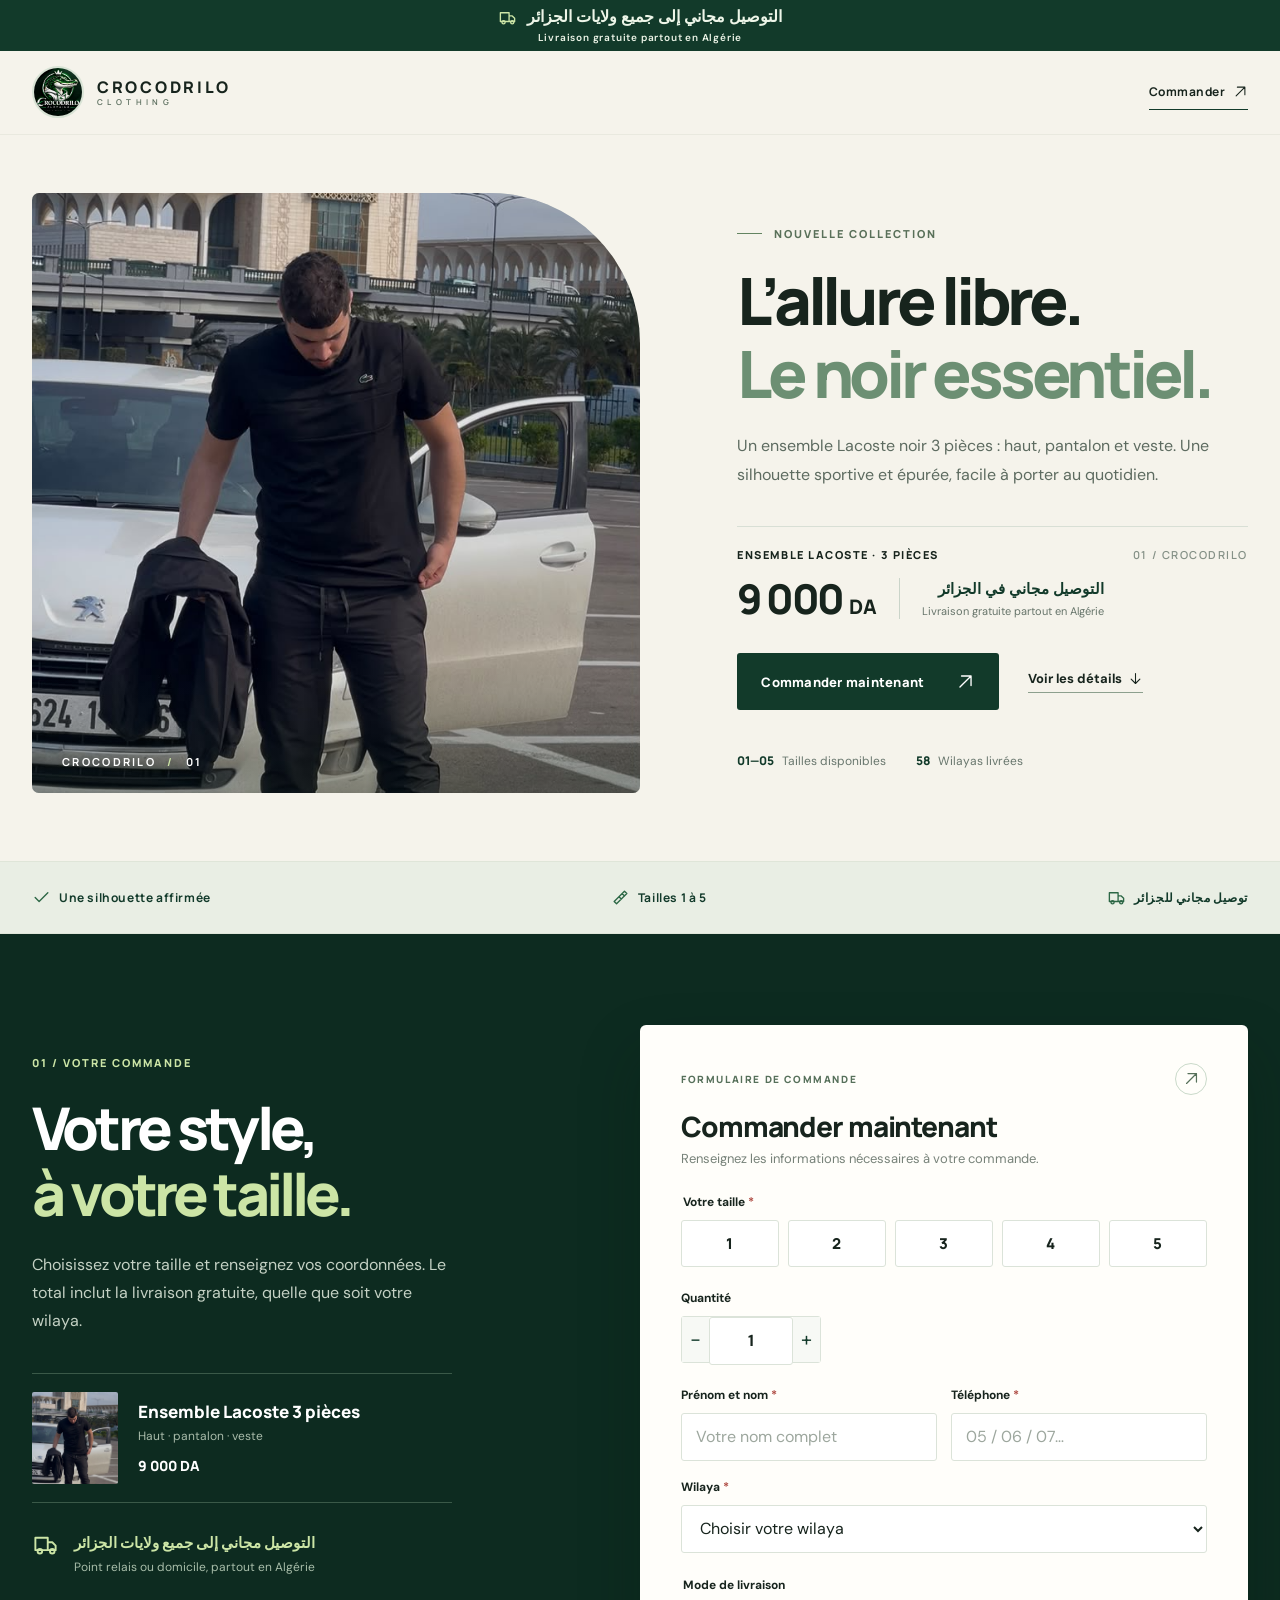
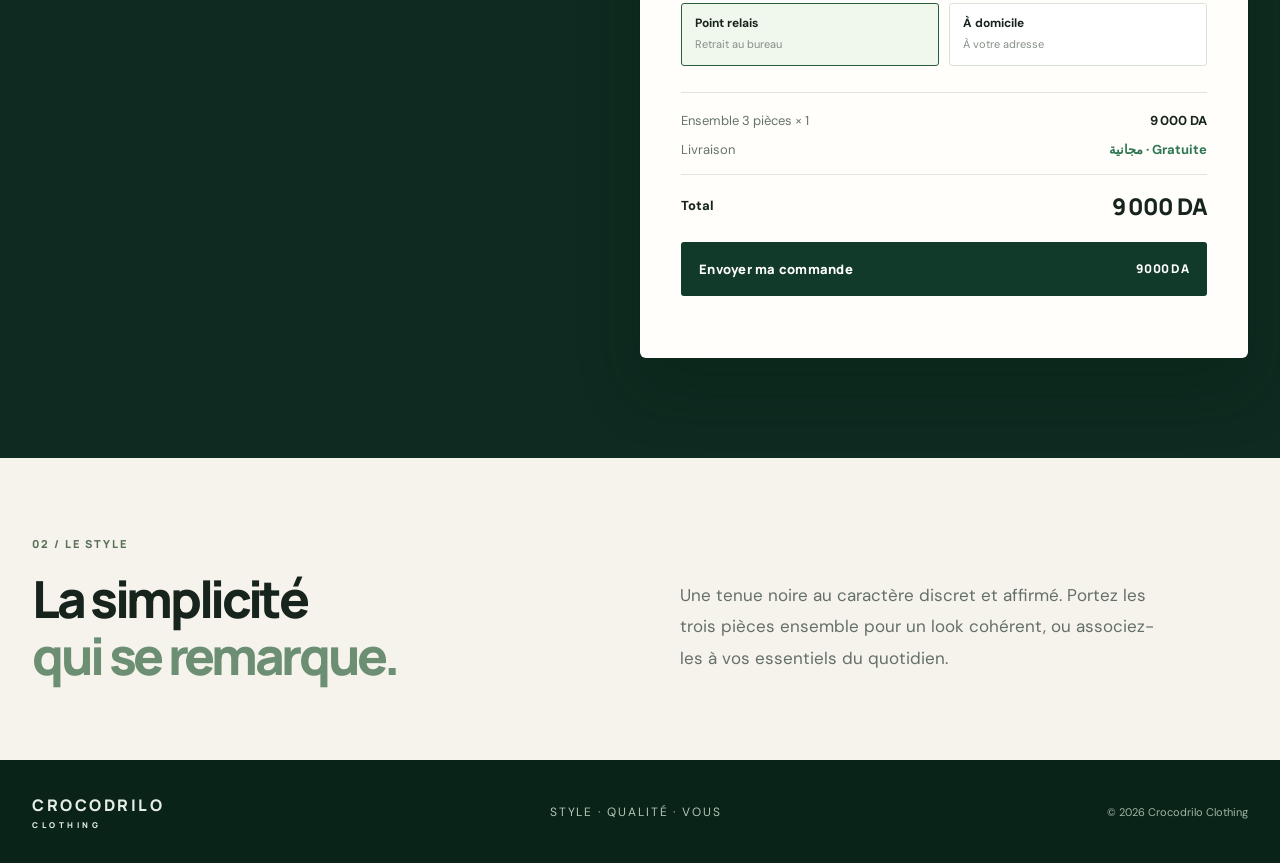
==== index.html @ 5712d3af "Build Crocodrilo landing page" ====
<!doctype html>
<html lang="fr">
<head>
  <meta charset="utf-8">
  <meta name="viewport" content="width=device-width, initial-scale=1">
  <meta name="theme-color" content="#123a2a">
  <meta name="description" content="Découvrez l'ensemble Lacoste noir 3 pièces chez Crocodrilo Clothing. Tailles 1 à 5, 9 000 DA et livraison gratuite partout en Algérie.">
  <title>Ensemble Lacoste 3 pièces | Crocodrilo Clothing</title>
  <link rel="icon" href="assets/crocodrilo-logo.png">
  <link rel="preconnect" href="https://fonts.googleapis.com">
  <link rel="preconnect" href="https://fonts.gstatic.com" crossorigin>
  <link href="https://fonts.googleapis.com/css2?family=DM+Sans:wght@400;500;600;700&family=Manrope:wght@400;500;600;700;800&display=swap" rel="stylesheet">
  <link rel="stylesheet" href="styles.css">
  <script src="config.js" defer></script>
  <script src="script.js" defer></script>
</head>
<body>
  <svg class="svg-defs" aria-hidden="true" xmlns="http://www.w3.org/2000/svg">
    <symbol id="icon-arrow-up" viewBox="0 0 24 24"><path d="M5 19 19 5M7 5h12v12"/></symbol>
    <symbol id="icon-arrow-down" viewBox="0 0 24 24"><path d="M12 4v16m-7-7 7 7 7-7"/></symbol>
    <symbol id="icon-truck" viewBox="0 0 24 24"><path d="M3 6h11v11H3zM14 10h4l3 3v4h-7z"/><circle cx="7" cy="18" r="2"/><circle cx="18" cy="18" r="2"/></symbol>
    <symbol id="icon-check" viewBox="0 0 24 24"><path d="m4 12 5 5L20 6"/></symbol>
    <symbol id="icon-ruler" viewBox="0 0 24 24"><path d="m4 17 13-13 3 3L7 20zM10 11l3 3m1-7 3 3"/></symbol>
    <symbol id="icon-pin" viewBox="0 0 24 24"><path d="M20 10c0 5-8 11-8 11S4 15 4 10a8 8 0 1 1 16 0Z"/><circle cx="12" cy="10" r="2.5"/></symbol>
  </svg>
  <div class="announcement"><svg class="icon" aria-hidden="true"><use href="#icon-truck"/></svg><span lang="ar" dir="rtl">التوصيل مجاني إلى جميع ولايات الجزائر</span><span class="announcement-fr">Livraison gratuite partout en Algérie</span></div>
  <header class="site-header">
    <div class="shell header-inner">
      <a class="brand" href="#accueil" aria-label="Crocodrilo Clothing, retour à l'accueil">
        <img src="assets/crocodrilo-logo.png" alt="Logo Crocodrilo Clothing" width="52" height="52">
        <span><strong>CROCODRILO</strong><small>CLOTHING</small></span>
      </a>
      <a class="header-link" href="#commande">Commander <svg class="icon" aria-hidden="true"><use href="#icon-arrow-up"/></svg></a>
    </div>
  </header>

  <main id="accueil">
    <section class="hero shell" aria-labelledby="hero-title">
      <div class="hero-photo-wrap">
        <div class="photo-frame">
          <img class="product-photo" src="assets/ensemble-noir.png" alt="Modèle portant l'ensemble Lacoste noir, avec la veste à la main" fetchpriority="high">
          <span class="photo-label">CROCODRILO <span> / </span> 01</span>
        </div>
      </div>
      <div class="hero-copy">
        <div class="eyebrow"><span></span> NOUVELLE COLLECTION</div>
        <h1 id="hero-title">L’allure libre.<br><em>Le noir essentiel.</em></h1>
        <p class="hero-description">Un ensemble Lacoste noir 3 pièces : haut, pantalon et veste. Une silhouette sportive et épurée, facile à porter au quotidien.</p>
        <div class="product-heading"><span>ENSEMBLE LACOSTE · 3 PIÈCES</span><span>01 / CROCODRILO</span></div>
        <div class="price-line"><strong>9 000 <small>DA</small></strong><span class="price-divider"></span><span class="shipping-copy"><b lang="ar" dir="rtl">التوصيل مجاني في الجزائر</b><small>Livraison gratuite partout en Algérie</small></span></div>
        <div class="hero-actions"><a class="primary-button" href="#commande">Commander maintenant <svg class="icon" aria-hidden="true"><use href="#icon-arrow-up"/></svg></a><a class="text-link" href="#details">Voir les détails <svg class="icon" aria-hidden="true"><use href="#icon-arrow-down"/></svg></a></div>
        <div class="quick-facts"><span><b>01—05</b> Tailles disponibles</span><span><b>58</b> Wilayas livrées</span></div>
      </div>
    </section>

    <section class="feature-strip" aria-label="Avantages">
      <div class="shell strip-inner"><span><svg class="icon" aria-hidden="true"><use href="#icon-check"/></svg> Une silhouette affirmée</span><span><svg class="icon" aria-hidden="true"><use href="#icon-ruler"/></svg> Tailles 1 à 5</span><span><svg class="icon" aria-hidden="true"><use href="#icon-truck"/></svg> <span lang="ar" dir="rtl">توصيل مجاني للجزائر</span></span></div>
    </section>

    <section class="order-section" id="commande" aria-labelledby="order-title">
      <div class="shell order-layout">
        <aside class="order-intro">
          <span class="section-number light">01 / VOTRE COMMANDE</span>
          <h2 id="order-title">Votre style,<br><em>à votre taille.</em></h2>
          <p>Choisissez votre taille et renseignez vos coordonnées. Le total inclut la livraison gratuite, quelle que soit votre wilaya.</p>
          <div class="order-mini-product"><img src="assets/ensemble-noir.png" alt="Aperçu de l'ensemble Lacoste noir"><div><strong>Ensemble Lacoste 3 pièces</strong><span>Haut · pantalon · veste</span><b>9 000 DA</b></div></div>
          <div class="trust-note"><svg class="icon" aria-hidden="true"><use href="#icon-truck"/></svg><p><span lang="ar" dir="rtl">التوصيل مجاني إلى جميع ولايات الجزائر</span><br><small>Point relais ou domicile, partout en Algérie</small></p></div>
        </aside>
        <form class="order-card" id="order-form" novalidate>
          <div class="form-top"><span>FORMULAIRE DE COMMANDE</span><span class="form-icon" aria-hidden="true"><svg class="icon"><use href="#icon-arrow-up"/></svg></span></div>
          <h3>Commander maintenant</h3>
          <p class="form-subtitle">Renseignez les informations nécessaires à votre commande.</p>

          <fieldset class="size-fieldset"><legend>Votre taille <span class="required">*</span></legend><div class="size-options">
            <label><input type="radio" name="Taille" value="1" required><span>1</span></label>
            <label><input type="radio" name="Taille" value="2"><span>2</span></label>
            <label><input type="radio" name="Taille" value="3"><span>3</span></label>
            <label><input type="radio" name="Taille" value="4"><span>4</span></label>
            <label><input type="radio" name="Taille" value="5"><span>5</span></label>
          </div></fieldset>

          <div class="field quantity-field"><label for="quantity">Quantité</label><div class="quantity-control"><button type="button" id="quantity-minus" aria-label="Diminuer la quantité">−</button><input id="quantity" name="Quantite" type="number" min="1" max="20" value="1" inputmode="numeric"><button type="button" id="quantity-plus" aria-label="Augmenter la quantité">+</button></div></div>

          <div class="form-grid">
            <div class="field"><label for="customer-name">Prénom et nom <span class="required">*</span></label><input id="customer-name" name="Nom complet" type="text" autocomplete="name" placeholder="Votre nom complet" required></div>
            <div class="field"><label for="customer-phone">Téléphone <span class="required">*</span></label><input id="customer-phone" name="Telephone" type="tel" autocomplete="tel" inputmode="tel" placeholder="05 / 06 / 07…" pattern="^(?:\+213|0)[5-7][0-9]{8}$" required></div>
            <div class="field wide"><label for="wilaya">Wilaya <span class="required">*</span></label><select id="wilaya" name="Wilaya" required><option value="">Choisir votre wilaya</option></select></div>
          </div>

          <fieldset class="delivery-fieldset"><legend>Mode de livraison</legend><div class="delivery-options"><label><input type="radio" name="Livraison" value="Stop Desk" checked><span><b>Point relais</b><small>Retrait au bureau</small></span></label><label><input type="radio" name="Livraison" value="Domicile"><span><b>À domicile</b><small>À votre adresse</small></span></label></div></fieldset>
          <div class="field address-field" id="address-field" hidden><label for="address">Adresse de livraison <span class="required">*</span></label><input id="address" name="Adresse" type="text" autocomplete="street-address" placeholder="Commune, rue et numéro"></div>

          <div class="order-summary"><div><span>Ensemble 3 pièces × <span id="summary-quantity">1</span></span><strong id="subtotal">9 000 DA</strong></div><div><span>Livraison</span><strong class="free"><span lang="ar" dir="rtl">مجانية</span> · Gratuite</strong></div><div class="total-row"><span>Total</span><strong id="total">9 000 DA</strong></div></div>
          <button class="submit-button" type="submit">Envoyer ma commande <span id="button-total">9 000 DA</span></button>
          <p class="form-feedback" id="form-feedback" role="status" aria-live="polite"></p>
        </form>
      </div>
    </section>

    <section class="details shell" id="details">
      <div><span class="section-number">02 / LE STYLE</span><h2>La simplicité<br><em>qui se remarque.</em></h2></div>
      <p>Une tenue noire au caractère discret et affirmé. Portez les trois pièces ensemble pour un look cohérent, ou associez-les à vos essentiels du quotidien.</p>
    </section>
  </main>
  <footer><div class="shell footer-inner"><div class="footer-brand">CROCODRILO <span>CLOTHING</span></div><span>Style · Qualité · Vous</span><small>© <span id="year"></span> Crocodrilo Clothing</small></div></footer>
</body>
</html>
---- styles.css ----
:root{--forest:#123a2a;--deep:#0d2b20;--lime:#cce5a6;--cream:#f5f3eb;--paper:#fffefa;--ink:#17241d;--muted:#6b756d;--line:#dce2d8;--font-display:Manrope,Arial,sans-serif;--font-body:'DM Sans',Arial,sans-serif}
*{box-sizing:border-box}html{scroll-behavior:smooth}body{margin:0;background:var(--cream);color:var(--ink);font-family:var(--font-body)}button,input,select{font:inherit}button{cursor:pointer}a{color:inherit;text-decoration:none}img{display:block;max-width:100%}.shell{width:min(1220px,calc(100% - 64px));margin:auto}.announcement{height:34px;display:flex;align-items:center;justify-content:center;gap:16px;background:var(--forest);color:#edf5e8;font-size:11px;font-weight:700;letter-spacing:.17em;text-transform:uppercase}.sparkle{color:var(--lime);font-size:14px}.site-header{background:var(--cream);border-bottom:1px solid #e9e9df}.header-inner{height:83px;display:flex;align-items:center;justify-content:space-between}.brand{display:flex;align-items:center;gap:13px}.brand img{width:52px;height:52px;object-fit:cover;border-radius:50%;border:2px solid #d9e4d6}.brand span{display:grid;gap:2px}.brand strong{font:800 16px/1 var(--font-display);letter-spacing:.17em}.brand small{font:600 8px/1.2 var(--font-display);letter-spacing:.55em;color:#5b6e5e}.header-link{font:700 12px var(--font-display);letter-spacing:.04em;border-bottom:1px solid var(--forest);padding:9px 0}.header-link span{margin-left:14px;font-size:17px}.hero{min-height:698px;padding-top:58px;padding-bottom:68px;display:grid;grid-template-columns:50% 1fr;gap:8%;align-items:center}.hero-photo-wrap{position:relative}.photo-frame{position:relative;height:600px;background:#d8dfd6;overflow:hidden;border-radius:7px 150px 7px 7px}.product-photo{width:100%;height:100%;object-fit:cover;object-position:center 38%}.photo-frame:after{content:"";position:absolute;inset:auto 0 0;height:130px;background:linear-gradient(transparent,rgba(10,26,18,.36));pointer-events:none}.photo-label{position:absolute;z-index:1;bottom:24px;left:30px;color:#fff;font:700 11px var(--font-display);letter-spacing:.21em}.photo-label span{color:var(--lime);padding:0 7px}.photo-stamp{position:absolute;right:-42px;bottom:42px;width:112px;height:112px;border-radius:50%;background:var(--lime);color:var(--forest);display:flex;align-items:center;justify-content:center;transform:rotate(14deg);box-shadow:0 11px 24px #0f2f1b22}.photo-stamp span{font:800 14px/1.12 var(--font-display);letter-spacing:.06em;text-align:center}.photo-stamp b{position:absolute;right:12px;top:12px;font-size:17px}.hero-copy{padding:10px 0 0}.eyebrow,.section-number{font:800 11px var(--font-display);letter-spacing:.18em;color:#597059}.eyebrow{display:flex;align-items:center;gap:12px}.eyebrow span{width:25px;height:1px;background:#638461}.hero h1,.details h2,.order-intro h2{font-family:var(--font-display);font-weight:800;letter-spacing:-.065em}.hero h1{font-size:clamp(44px,5.1vw,72px);line-height:1.11;margin:23px 0 23px}.hero h1 em,.details h2 em,.order-intro h2 em{font-style:normal;color:#6c8f73}.hero-description{font-size:16px;line-height:1.78;color:#5d6b60;max-width:490px;margin:0 0 37px}.product-heading{border-top:1px solid #d8dfd5;padding:20px 0 16px;display:flex;justify-content:space-between;gap:10px;font:800 11px var(--font-display);letter-spacing:.14em}.product-heading span:last-child{color:#859187;font-weight:600}.price-line{display:flex;align-items:center;gap:22px}.price-line>strong{font:800 41px/1 var(--font-display);letter-spacing:-.06em}.price-line strong small{font-size:20px;letter-spacing:0}.price-divider{height:41px;width:1px;background:#cad4c9}.price-line>span:last-child{font-size:13px;line-height:1.5;color:#66746a}.price-line b{color:var(--forest)}.hero-actions{display:flex;align-items:center;gap:29px;margin-top:34px}.primary-button,.submit-button{border:0;background:var(--forest);color:#fff;font:800 13px var(--font-display);letter-spacing:.02em}.primary-button{display:inline-flex;align-items:center;justify-content:center;gap:32px;min-height:57px;padding:0 24px;border-radius:3px}.primary-button:hover,.submit-button:hover{background:#246145}.primary-button span{font-size:20px;font-weight:400}.text-link{font-size:13px;font-weight:700;border-bottom:1px solid #8da08e;padding-bottom:5px}.quick-facts{display:flex;gap:30px;margin-top:42px;color:#68766d;font-size:12px}.quick-facts span{display:flex;align-items:center;gap:8px}.quick-facts b{font:800 12px var(--font-display);color:var(--forest)}.feature-strip{border-top:1px solid #dfe5d8;border-bottom:1px solid #dfe5d8;background:#e9eee4}.strip-inner{min-height:71px;display:flex;justify-content:space-between;align-items:center;color:var(--forest);font:700 12px var(--font-display);letter-spacing:.05em}.details{min-height:302px;display:grid;grid-template-columns:1fr 1fr;align-items:center;gap:80px;padding-top:67px;padding-bottom:70px}.details h2{font-size:clamp(38px,4vw,54px);line-height:1.12;margin:17px 0 0}.details p{font-size:17px;line-height:1.85;color:#647066;max-width:480px;margin:38px 0 0}.order-section{background:var(--deep);color:#fff;padding:91px 0 100px;scroll-margin-top:0}.order-layout{display:grid;grid-template-columns:.8fr 1fr;gap:10%;align-items:start}.section-number.light{color:var(--lime)}.order-intro{padding-top:26px}.order-intro h2{font-size:clamp(43px,4.6vw,64px);line-height:1.13;margin:23px 0}.order-intro h2 em{color:var(--lime)}.order-intro>p{max-width:420px;font-size:16px;line-height:1.75;color:#c4d1c4;margin:0 0 38px}.order-mini-product{display:flex;gap:20px;align-items:center;border-top:1px solid #3a5948;border-bottom:1px solid #3a5948;padding:18px 0;max-width:420px}.order-mini-product img{width:86px;height:92px;object-fit:cover;object-position:center 31%;border-radius:2px}.order-mini-product div{display:grid;gap:5px}.order-mini-product strong{font:800 17px var(--font-display)}.order-mini-product span{font-size:12px;color:#a9bbaa}.order-mini-product b{font:800 14px var(--font-display);margin-top:7px}.trust-note{display:flex;gap:15px;margin-top:28px;align-items:flex-start;color:var(--lime)}.trust-note>span{font-size:24px}.trust-note p{margin:0;font:700 13px/1.65 var(--font-display)}.trust-note small{color:#a8bda9;font:400 12px var(--font-body)}.order-card{background:var(--paper);color:var(--ink);padding:38px 41px 35px;border-radius:6px;box-shadow:0 30px 60px #061b1140}.form-top{display:flex;justify-content:space-between;align-items:center;font:800 10px var(--font-display);letter-spacing:.16em;color:#56705a}.form-icon{width:32px;height:32px;border:1px solid #cadaca;border-radius:50%;display:grid;place-items:center;font:20px var(--font-body)}.order-card h3{font:800 28px var(--font-display);letter-spacing:-.04em;margin:12px 0 5px}.form-subtitle{font-size:13px;color:#778279;margin:0 0 27px}fieldset{border:0;padding:0;margin:0}legend,.field label{display:block;font-size:12px;font-weight:700;margin-bottom:10px}.required{color:#af4c44}.size-options{display:grid;grid-template-columns:repeat(5,1fr);gap:9px}.size-options label{position:relative}.size-options input{position:absolute;opacity:0;width:100%;height:100%;margin:0;cursor:pointer}.size-options span{height:47px;border:1px solid #dbe3d9;border-radius:3px;display:grid;place-items:center;font:800 15px var(--font-display);background:#fff;transition:.15s}.size-options input:checked+span{background:var(--forest);color:#fff;border-color:var(--forest)}.size-options input:focus-visible+span{outline:3px solid #8db4a0;outline-offset:2px}.quantity-field{margin-top:23px}.quantity-control{height:47px;width:140px;display:flex;border:1px solid #dbe3d9;border-radius:3px}.quantity-control button{width:42px;border:0;background:#f7f9f5;color:var(--forest);font-size:20px}.quantity-control input{width:54px;border:0;text-align:center;appearance:textfield;background:#fff;font-weight:700}.quantity-control input::-webkit-inner-spin-button,.quantity-control input::-webkit-outer-spin-button{-webkit-appearance:none;margin:0}.form-grid{display:grid;grid-template-columns:1fr 1fr;gap:18px 14px;margin-top:24px}.field input:not([type=radio]),.field select{width:100%;min-height:48px;border:1px solid #dbe3d9;background:#fff;border-radius:3px;padding:0 14px;color:var(--ink);outline:none}.field input:focus,.field select:focus{border-color:#447756;box-shadow:0 0 0 3px #6a9b7028}.field input::placeholder{color:#9da79e}.field.wide{grid-column:1/-1}.delivery-fieldset{margin-top:24px}.delivery-options{display:grid;grid-template-columns:1fr 1fr;gap:10px}.delivery-options label{position:relative}.delivery-options input{position:absolute;opacity:0;width:100%;height:100%;cursor:pointer;margin:0}.delivery-options label>span{display:grid;gap:3px;min-height:63px;padding:11px 13px;border:1px solid #dbe3d9;border-radius:3px;background:#fff}.delivery-options b{font-size:12px}.delivery-options small{font-size:11px;color:#839086}.delivery-options input:checked+span{border-color:#285c3d;background:#f0f7ec}.delivery-options input:focus-visible+span{outline:3px solid #8db4a0;outline-offset:2px}.address-field{margin-top:17px}.order-summary{margin-top:26px;padding:19px 0 0;border-top:1px solid #e0e5dc}.order-summary>div{display:flex;justify-content:space-between;gap:14px;margin-bottom:12px;font-size:13px;color:#66736a}.order-summary strong{color:var(--ink);font-weight:700}.order-summary .free{color:#2e7650}.order-summary .total-row{border-top:1px solid #e0e5dc;padding-top:15px;margin:16px 0 20px;align-items:center;font-weight:800;color:var(--ink)}.total-row strong{font:800 23px var(--font-display);letter-spacing:-.04em}.submit-button{width:100%;min-height:54px;padding:0 18px;display:flex;align-items:center;justify-content:space-between;border-radius:3px}.submit-button:disabled{opacity:.65;cursor:wait}.submit-button span{font-size:12px}.form-feedback{min-height:1.3em;margin:12px 0 0;font-size:12px;line-height:1.5;color:#a44838}.form-feedback.success{color:#276c45}footer{background:#092319;color:#e6eee4}.footer-inner{min-height:103px;display:flex;align-items:center;justify-content:space-between;gap:20px}.footer-brand{font:800 16px var(--font-display);letter-spacing:.16em}.footer-brand span{display:block;font-size:8px;letter-spacing:.44em;margin-top:3px}.footer-inner>span{font-size:12px;letter-spacing:.16em;color:#b2c7b6;text-transform:uppercase}.footer-inner small{font-size:11px;color:#a0b5a4}
@media(max-width:980px){.hero{gap:5%;grid-template-columns:48% 1fr;min-height:0}.photo-frame{height:550px}.photo-stamp{right:-18px}.hero h1{font-size:clamp(42px,5vw,57px)}.hero-actions{align-items:flex-start;flex-direction:column;gap:17px}.order-layout{gap:5%}.order-card{padding:33px 28px}.details{gap:40px}}
@media(max-width:700px){.shell{width:min(100% - 36px,520px)}.announcement{height:31px;font-size:9px;letter-spacing:.08em;gap:10px}.header-inner{height:69px}.brand img{width:44px;height:44px}.brand strong{font-size:13px}.brand small{font-size:7px}.header-link{font-size:11px}.header-link span{margin-left:5px}.hero{padding-top:25px;padding-bottom:49px;display:flex;flex-direction:column;gap:34px}.hero-photo-wrap{width:100%}.photo-frame{height:min(115vw,550px);border-radius:5px 105px 5px 5px}.photo-stamp{width:84px;height:84px;right:8px;bottom:-23px}.photo-stamp span{font-size:11px}.hero-copy{padding:0;width:100%}.hero h1{font-size:clamp(40px,11vw,60px);margin:15px 0 15px}.hero-description{font-size:14px;line-height:1.75;margin-bottom:27px}.product-heading{padding-top:16px}.price-line>strong{font-size:36px}.hero-actions{flex-direction:row;align-items:center;flex-wrap:wrap;gap:20px;margin-top:27px}.primary-button{min-height:52px;gap:18px;padding:0 18px}.quick-facts{margin-top:31px}.strip-inner{min-height:69px;display:grid;grid-template-columns:repeat(3,1fr);gap:9px;text-align:center;font-size:10px;line-height:1.35}.details{display:block;min-height:0;padding-top:59px;padding-bottom:63px}.details h2{font-size:42px}.details p{margin-top:20px;font-size:14px}.order-section{padding:57px 0 66px}.order-layout{display:block}.order-intro{padding:0}.order-intro h2{font-size:46px;margin:17px 0}.order-intro>p{font-size:14px;margin-bottom:20px}.order-mini-product,.trust-note{display:none}.order-card{margin-top:32px;padding:30px 22px}.footer-inner{padding:25px 0;min-height:0;align-items:flex-start;flex-direction:column;gap:12px}.footer-inner>span{font-size:10px}}
@media(max-width:400px){.shell{width:calc(100% - 28px)}.brand{gap:9px}.brand strong{font-size:11px}.header-link{font-size:10px}.hero-actions{align-items:flex-start;flex-direction:column;gap:16px}.quick-facts{gap:16px;font-size:10px}.order-card{padding:26px 17px}.form-grid{grid-template-columns:1fr}.field.wide{grid-column:auto}}
@media(prefers-reduced-motion:reduce){html{scroll-behavior:auto}*{transition:none!important}}
.svg-defs{position:absolute;width:0;height:0;overflow:hidden}
.icon{width:18px;height:18px;flex:none;fill:none;stroke:currentColor;stroke-width:1.7;stroke-linecap:round;stroke-linejoin:round}
.announcement{height:auto;min-height:50px;padding:7px 15px;gap:3px 10px;flex-wrap:wrap;letter-spacing:0;text-transform:none}
.announcement>.icon{color:var(--lime);width:19px;height:19px}
.announcement [lang=ar]{font-size:16px;font-weight:800;line-height:1.3}
.announcement-fr{width:100%;text-align:center;font-size:10px;font-weight:600;letter-spacing:.08em}
.header-link{display:inline-flex;align-items:center;gap:8px}
.header-link .icon{width:15px;height:15px}
.price-line .shipping-copy{display:grid;gap:2px;line-height:1.45}
.shipping-copy [lang=ar]{font-size:15px;color:var(--forest)}
.shipping-copy small{font-size:11px;color:#66746a}
.primary-button .icon{width:19px;height:19px}
.text-link{display:inline-flex;gap:6px;align-items:center}
.text-link .icon{width:15px;height:15px}
.strip-inner>span{display:inline-flex;align-items:center;gap:8px}
.strip-inner .icon{width:19px;height:19px;color:#2c6745}
.trust-note .icon{width:27px;height:27px}
.trust-note [lang=ar]{font-size:15px}
.form-icon .icon{width:17px;height:17px}
@media(max-width:700px){.announcement{min-height:58px;padding:6px 8px;column-gap:7px}.announcement [lang=ar]{font-size:14px}.announcement-fr{font-size:9px}.strip-inner{gap:7px}.strip-inner>span{justify-content:center;flex-direction:column;gap:4px}.strip-inner .icon{width:18px;height:18px}.price-line .shipping-copy{max-width:175px}.shipping-copy [lang=ar]{font-size:13px}.shipping-copy small{font-size:10px}}
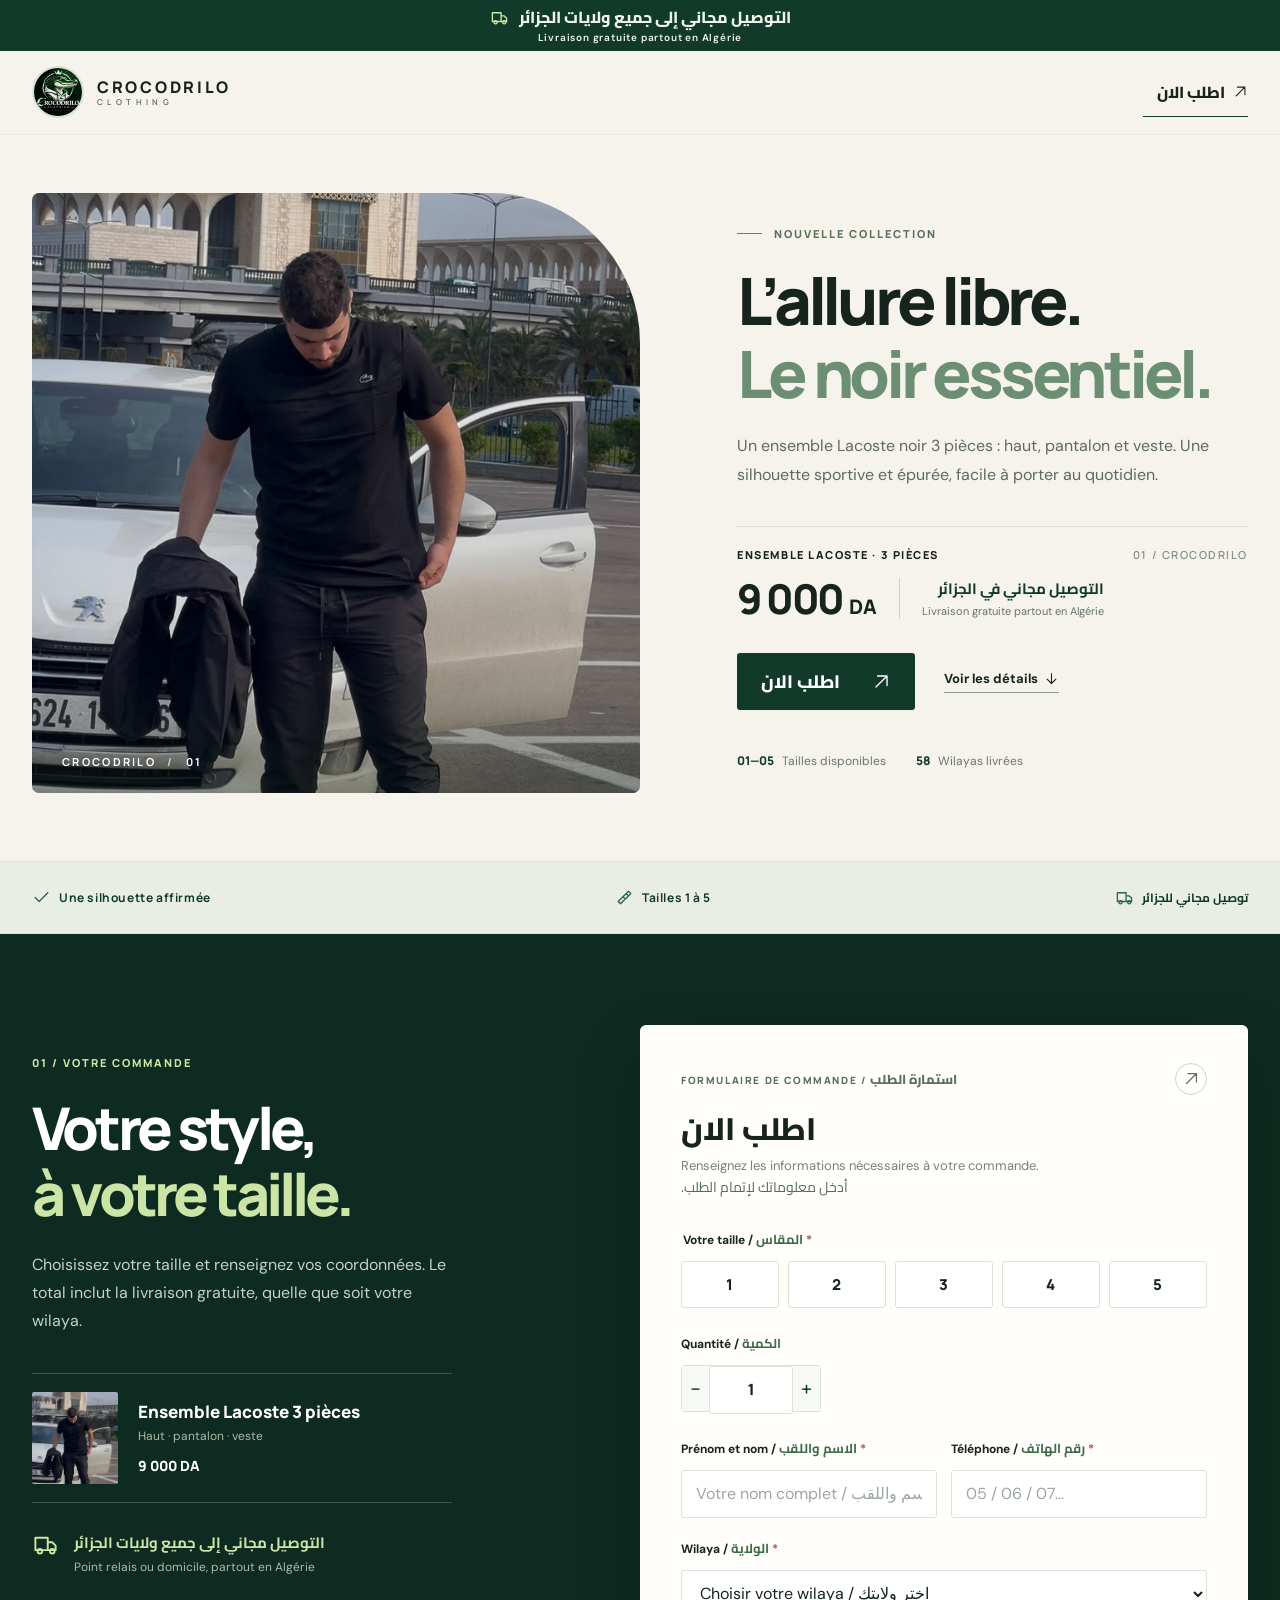
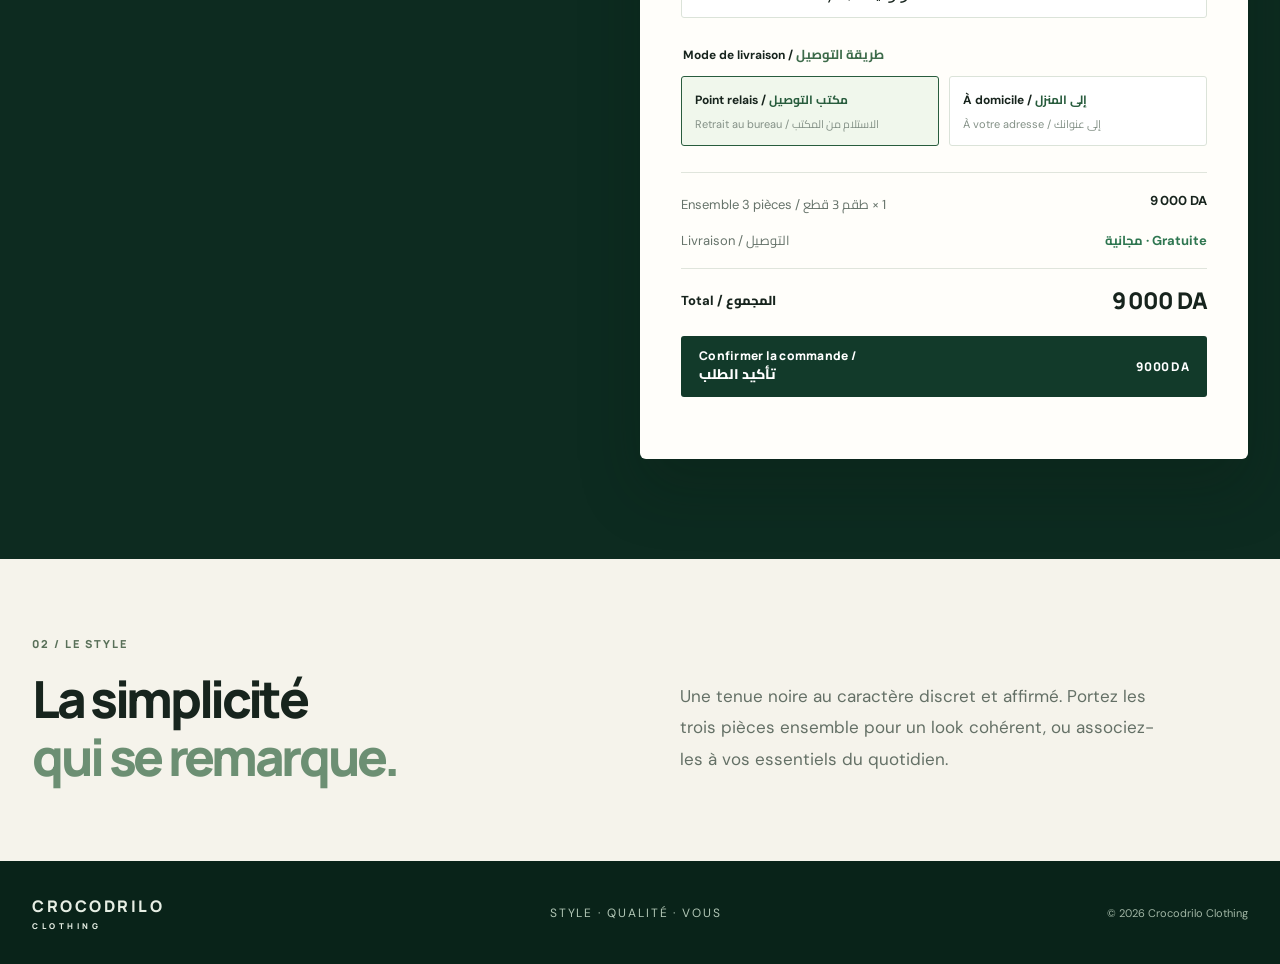
==== commit 0535696e: "Make order form bilingual in French and Arabic" ====
--- a/index.html
+++ b/index.html
@@ -9,10 +9,10 @@
   <link rel="icon" href="assets/crocodrilo-logo.png">
   <link rel="preconnect" href="https://fonts.googleapis.com">
   <link rel="preconnect" href="https://fonts.gstatic.com" crossorigin>
-  <link href="https://fonts.googleapis.com/css2?family=DM+Sans:wght@400;500;600;700&family=Manrope:wght@400;500;600;700;800&display=swap" rel="stylesheet">
-  <link rel="stylesheet" href="styles.css">
+  <link href="https://fonts.googleapis.com/css2?family=Cairo:wght@400;600;700;800&family=DM+Sans:wght@400;500;600;700&family=Manrope:wght@400;500;600;700;800&display=swap" rel="stylesheet">
+  <link rel="stylesheet" href="styles.css?v=2">
   <script src="config.js" defer></script>
-  <script src="script.js" defer></script>
+  <script src="script.js?v=2" defer></script>
 </head>
 <body>
   <svg class="svg-defs" aria-hidden="true" xmlns="http://www.w3.org/2000/svg">
@@ -30,7 +30,7 @@
         <img src="assets/crocodrilo-logo.png" alt="Logo Crocodrilo Clothing" width="52" height="52">
         <span><strong>CROCODRILO</strong><small>CLOTHING</small></span>
       </a>
-      <a class="header-link" href="#commande">Commander <svg class="icon" aria-hidden="true"><use href="#icon-arrow-up"/></svg></a>
+      <a class="header-link" href="#commande"><span lang="ar" dir="rtl">اطلب الان</span> <svg class="icon" aria-hidden="true"><use href="#icon-arrow-up"/></svg></a>
     </div>
   </header>
 
@@ -48,7 +48,7 @@
         <p class="hero-description">Un ensemble Lacoste noir 3 pièces : haut, pantalon et veste. Une silhouette sportive et épurée, facile à porter au quotidien.</p>
         <div class="product-heading"><span>ENSEMBLE LACOSTE · 3 PIÈCES</span><span>01 / CROCODRILO</span></div>
         <div class="price-line"><strong>9 000 <small>DA</small></strong><span class="price-divider"></span><span class="shipping-copy"><b lang="ar" dir="rtl">التوصيل مجاني في الجزائر</b><small>Livraison gratuite partout en Algérie</small></span></div>
-        <div class="hero-actions"><a class="primary-button" href="#commande">Commander maintenant <svg class="icon" aria-hidden="true"><use href="#icon-arrow-up"/></svg></a><a class="text-link" href="#details">Voir les détails <svg class="icon" aria-hidden="true"><use href="#icon-arrow-down"/></svg></a></div>
+        <div class="hero-actions"><a class="primary-button" href="#commande"><span lang="ar" dir="rtl">اطلب الان</span> <svg class="icon" aria-hidden="true"><use href="#icon-arrow-up"/></svg></a><a class="text-link" href="#details">Voir les détails <svg class="icon" aria-hidden="true"><use href="#icon-arrow-down"/></svg></a></div>
         <div class="quick-facts"><span><b>01—05</b> Tailles disponibles</span><span><b>58</b> Wilayas livrées</span></div>
       </div>
     </section>
@@ -67,11 +67,11 @@
           <div class="trust-note"><svg class="icon" aria-hidden="true"><use href="#icon-truck"/></svg><p><span lang="ar" dir="rtl">التوصيل مجاني إلى جميع ولايات الجزائر</span><br><small>Point relais ou domicile, partout en Algérie</small></p></div>
         </aside>
         <form class="order-card" id="order-form" novalidate>
-          <div class="form-top"><span>FORMULAIRE DE COMMANDE</span><span class="form-icon" aria-hidden="true"><svg class="icon"><use href="#icon-arrow-up"/></svg></span></div>
-          <h3>Commander maintenant</h3>
-          <p class="form-subtitle">Renseignez les informations nécessaires à votre commande.</p>
+          <div class="form-top"><span>FORMULAIRE DE COMMANDE / <span lang="ar" dir="rtl">استمارة الطلب</span></span><span class="form-icon" aria-hidden="true"><svg class="icon"><use href="#icon-arrow-up"/></svg></span></div>
+          <h3><span lang="ar" dir="rtl">اطلب الان</span></h3>
+          <p class="form-subtitle">Renseignez les informations nécessaires à votre commande.<br><span lang="ar" dir="rtl">أدخل معلوماتك لإتمام الطلب.</span></p>
 
-          <fieldset class="size-fieldset"><legend>Votre taille <span class="required">*</span></legend><div class="size-options">
+          <fieldset class="size-fieldset"><legend>Votre taille / <span lang="ar" dir="rtl">المقاس</span> <span class="required">*</span></legend><div class="size-options">
             <label><input type="radio" name="Taille" value="1" required><span>1</span></label>
             <label><input type="radio" name="Taille" value="2"><span>2</span></label>
             <label><input type="radio" name="Taille" value="3"><span>3</span></label>
@@ -79,19 +79,19 @@
             <label><input type="radio" name="Taille" value="5"><span>5</span></label>
           </div></fieldset>
 
-          <div class="field quantity-field"><label for="quantity">Quantité</label><div class="quantity-control"><button type="button" id="quantity-minus" aria-label="Diminuer la quantité">−</button><input id="quantity" name="Quantite" type="number" min="1" max="20" value="1" inputmode="numeric"><button type="button" id="quantity-plus" aria-label="Augmenter la quantité">+</button></div></div>
+          <div class="field quantity-field"><label for="quantity">Quantité / <span lang="ar" dir="rtl">الكمية</span></label><div class="quantity-control"><button type="button" id="quantity-minus" aria-label="Diminuer la quantité / تقليل الكمية">−</button><input id="quantity" name="Quantite" type="number" min="1" max="20" value="1" inputmode="numeric"><button type="button" id="quantity-plus" aria-label="Augmenter la quantité / زيادة الكمية">+</button></div></div>
 
           <div class="form-grid">
-            <div class="field"><label for="customer-name">Prénom et nom <span class="required">*</span></label><input id="customer-name" name="Nom complet" type="text" autocomplete="name" placeholder="Votre nom complet" required></div>
-            <div class="field"><label for="customer-phone">Téléphone <span class="required">*</span></label><input id="customer-phone" name="Telephone" type="tel" autocomplete="tel" inputmode="tel" placeholder="05 / 06 / 07…" pattern="^(?:\+213|0)[5-7][0-9]{8}$" required></div>
-            <div class="field wide"><label for="wilaya">Wilaya <span class="required">*</span></label><select id="wilaya" name="Wilaya" required><option value="">Choisir votre wilaya</option></select></div>
+            <div class="field"><label for="customer-name">Prénom et nom / <span lang="ar" dir="rtl">الاسم واللقب</span> <span class="required">*</span></label><input id="customer-name" name="Nom complet" type="text" autocomplete="name" placeholder="Votre nom complet / الاسم واللقب" required></div>
+            <div class="field"><label for="customer-phone">Téléphone / <span lang="ar" dir="rtl">رقم الهاتف</span> <span class="required">*</span></label><input id="customer-phone" name="Telephone" type="tel" autocomplete="tel" inputmode="tel" placeholder="05 / 06 / 07…" pattern="^(?:\+213|0)[5-7][0-9]{8}$" required></div>
+            <div class="field wide"><label for="wilaya">Wilaya / <span lang="ar" dir="rtl">الولاية</span> <span class="required">*</span></label><select id="wilaya" name="Wilaya" required><option value="">Choisir votre wilaya / اختر ولايتك</option></select></div>
           </div>
 
-          <fieldset class="delivery-fieldset"><legend>Mode de livraison</legend><div class="delivery-options"><label><input type="radio" name="Livraison" value="Stop Desk" checked><span><b>Point relais</b><small>Retrait au bureau</small></span></label><label><input type="radio" name="Livraison" value="Domicile"><span><b>À domicile</b><small>À votre adresse</small></span></label></div></fieldset>
-          <div class="field address-field" id="address-field" hidden><label for="address">Adresse de livraison <span class="required">*</span></label><input id="address" name="Adresse" type="text" autocomplete="street-address" placeholder="Commune, rue et numéro"></div>
+          <fieldset class="delivery-fieldset"><legend>Mode de livraison / <span lang="ar" dir="rtl">طريقة التوصيل</span></legend><div class="delivery-options"><label><input type="radio" name="Livraison" value="Stop Desk" checked><span><b>Point relais / <span lang="ar" dir="rtl">مكتب التوصيل</span></b><small>Retrait au bureau / <span lang="ar" dir="rtl">الاستلام من المكتب</span></small></span></label><label><input type="radio" name="Livraison" value="Domicile"><span><b>À domicile / <span lang="ar" dir="rtl">إلى المنزل</span></b><small>À votre adresse / <span lang="ar" dir="rtl">إلى عنوانك</span></small></span></label></div></fieldset>
+          <div class="field address-field" id="address-field" hidden><label for="address">Adresse de livraison / <span lang="ar" dir="rtl">عنوان التوصيل</span> <span class="required">*</span></label><input id="address" name="Adresse" type="text" autocomplete="street-address" placeholder="Commune, rue et numéro / البلدية والشارع"></div>
 
-          <div class="order-summary"><div><span>Ensemble 3 pièces × <span id="summary-quantity">1</span></span><strong id="subtotal">9 000 DA</strong></div><div><span>Livraison</span><strong class="free"><span lang="ar" dir="rtl">مجانية</span> · Gratuite</strong></div><div class="total-row"><span>Total</span><strong id="total">9 000 DA</strong></div></div>
-          <button class="submit-button" type="submit">Envoyer ma commande <span id="button-total">9 000 DA</span></button>
+          <div class="order-summary"><div><span>Ensemble 3 pièces / <span lang="ar" dir="rtl">طقم 3 قطع</span> × <span id="summary-quantity">1</span></span><strong id="subtotal">9 000 DA</strong></div><div><span>Livraison / <span lang="ar" dir="rtl">التوصيل</span></span><strong class="free"><span lang="ar" dir="rtl">مجانية</span> · Gratuite</strong></div><div class="total-row"><span>Total / <span lang="ar" dir="rtl">المجموع</span></span><strong id="total">9 000 DA</strong></div></div>
+          <button class="submit-button" type="submit"><span>Confirmer la commande / <span lang="ar" dir="rtl">تأكيد الطلب</span></span><span id="button-total">9 000 DA</span></button>
           <p class="form-feedback" id="form-feedback" role="status" aria-live="polite"></p>
         </form>
       </div>
--- a/styles.css
+++ b/styles.css
@@ -24,3 +24,16 @@
 .trust-note [lang=ar]{font-size:15px}
 .form-icon .icon{width:17px;height:17px}
 @media(max-width:700px){.announcement{min-height:58px;padding:6px 8px;column-gap:7px}.announcement [lang=ar]{font-size:14px}.announcement-fr{font-size:9px}.strip-inner{gap:7px}.strip-inner>span{justify-content:center;flex-direction:column;gap:4px}.strip-inner .icon{width:18px;height:18px}.price-line .shipping-copy{max-width:175px}.shipping-copy [lang=ar]{font-size:13px}.shipping-copy small{font-size:10px}}
+[lang=ar]{font-family:Cairo,Arial,sans-serif;letter-spacing:0;text-transform:none}
+.header-link [lang=ar]{font-size:16px;font-weight:800}
+.primary-button [lang=ar]{font-size:18px;font-weight:800;line-height:1.3}
+.form-top [lang=ar]{font-size:13px;font-weight:800}
+.order-card h3 [lang=ar]{font-size:31px;font-weight:800;line-height:1.45}
+.form-subtitle [lang=ar]{font-size:14px;color:#526d58}
+.field label [lang=ar],fieldset legend [lang=ar]{font-size:13px;color:#3d6b4a}
+.delivery-options b [lang=ar]{font-size:12px;color:#285c3d}
+.delivery-options small [lang=ar]{font-size:11px}
+.submit-button{min-height:61px;gap:12px;text-align:left}
+.submit-button>span:first-child{line-height:1.4}
+.submit-button [lang=ar]{display:block;font-size:14px;font-weight:800}
+.submit-button #button-total{white-space:nowrap}
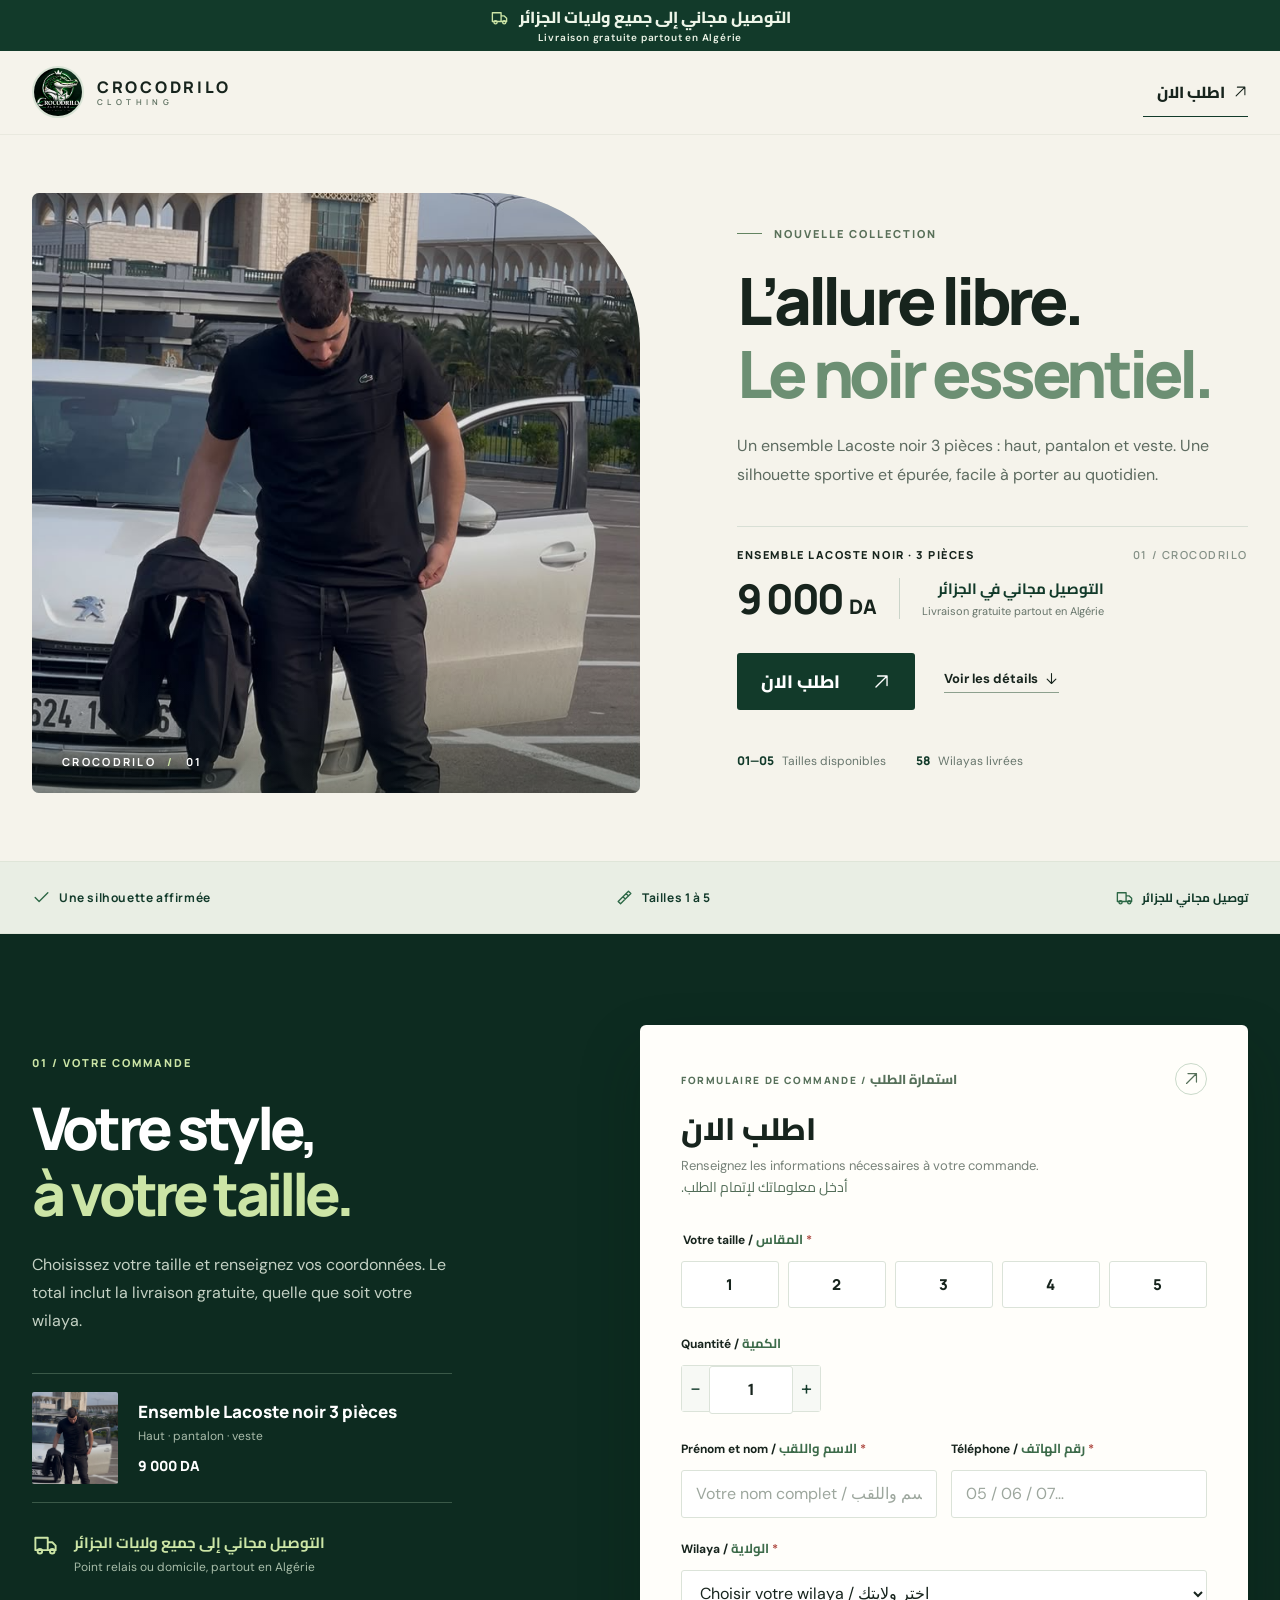
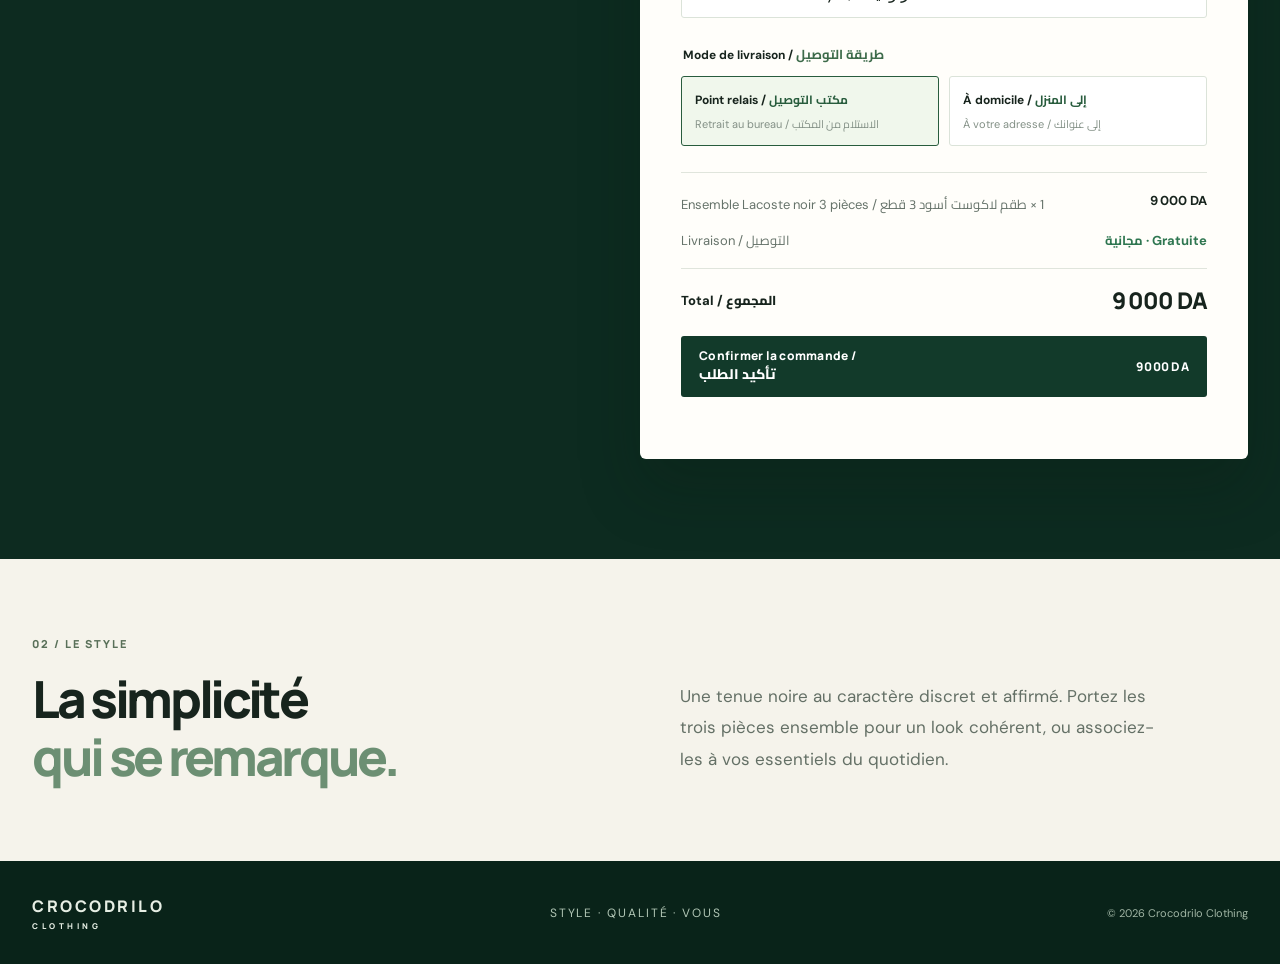
==== commit 5ab272af: "Connect Web3Forms and add thank you page" ====
--- a/index.html
+++ b/index.html
@@ -5,7 +5,7 @@
   <meta name="viewport" content="width=device-width, initial-scale=1">
   <meta name="theme-color" content="#123a2a">
   <meta name="description" content="Découvrez l'ensemble Lacoste noir 3 pièces chez Crocodrilo Clothing. Tailles 1 à 5, 9 000 DA et livraison gratuite partout en Algérie.">
-  <title>Ensemble Lacoste 3 pièces | Crocodrilo Clothing</title>
+  <title>Ensemble Lacoste noir 3 pièces | Crocodrilo Clothing</title>
   <link rel="icon" href="assets/crocodrilo-logo.png">
   <link rel="preconnect" href="https://fonts.googleapis.com">
   <link rel="preconnect" href="https://fonts.gstatic.com" crossorigin>
@@ -46,7 +46,7 @@
         <div class="eyebrow"><span></span> NOUVELLE COLLECTION</div>
         <h1 id="hero-title">L’allure libre.<br><em>Le noir essentiel.</em></h1>
         <p class="hero-description">Un ensemble Lacoste noir 3 pièces : haut, pantalon et veste. Une silhouette sportive et épurée, facile à porter au quotidien.</p>
-        <div class="product-heading"><span>ENSEMBLE LACOSTE · 3 PIÈCES</span><span>01 / CROCODRILO</span></div>
+        <div class="product-heading"><span>ENSEMBLE LACOSTE NOIR · 3 PIÈCES</span><span>01 / CROCODRILO</span></div>
         <div class="price-line"><strong>9 000 <small>DA</small></strong><span class="price-divider"></span><span class="shipping-copy"><b lang="ar" dir="rtl">التوصيل مجاني في الجزائر</b><small>Livraison gratuite partout en Algérie</small></span></div>
         <div class="hero-actions"><a class="primary-button" href="#commande"><span lang="ar" dir="rtl">اطلب الان</span> <svg class="icon" aria-hidden="true"><use href="#icon-arrow-up"/></svg></a><a class="text-link" href="#details">Voir les détails <svg class="icon" aria-hidden="true"><use href="#icon-arrow-down"/></svg></a></div>
         <div class="quick-facts"><span><b>01—05</b> Tailles disponibles</span><span><b>58</b> Wilayas livrées</span></div>
@@ -63,7 +63,7 @@
           <span class="section-number light">01 / VOTRE COMMANDE</span>
           <h2 id="order-title">Votre style,<br><em>à votre taille.</em></h2>
           <p>Choisissez votre taille et renseignez vos coordonnées. Le total inclut la livraison gratuite, quelle que soit votre wilaya.</p>
-          <div class="order-mini-product"><img src="assets/ensemble-noir.png" alt="Aperçu de l'ensemble Lacoste noir"><div><strong>Ensemble Lacoste 3 pièces</strong><span>Haut · pantalon · veste</span><b>9 000 DA</b></div></div>
+          <div class="order-mini-product"><img src="assets/ensemble-noir.png" alt="Aperçu de l'ensemble Lacoste noir"><div><strong>Ensemble Lacoste noir 3 pièces</strong><span>Haut · pantalon · veste</span><b>9 000 DA</b></div></div>
           <div class="trust-note"><svg class="icon" aria-hidden="true"><use href="#icon-truck"/></svg><p><span lang="ar" dir="rtl">التوصيل مجاني إلى جميع ولايات الجزائر</span><br><small>Point relais ou domicile, partout en Algérie</small></p></div>
         </aside>
         <form class="order-card" id="order-form" novalidate>
@@ -90,7 +90,7 @@
           <fieldset class="delivery-fieldset"><legend>Mode de livraison / <span lang="ar" dir="rtl">طريقة التوصيل</span></legend><div class="delivery-options"><label><input type="radio" name="Livraison" value="Stop Desk" checked><span><b>Point relais / <span lang="ar" dir="rtl">مكتب التوصيل</span></b><small>Retrait au bureau / <span lang="ar" dir="rtl">الاستلام من المكتب</span></small></span></label><label><input type="radio" name="Livraison" value="Domicile"><span><b>À domicile / <span lang="ar" dir="rtl">إلى المنزل</span></b><small>À votre adresse / <span lang="ar" dir="rtl">إلى عنوانك</span></small></span></label></div></fieldset>
           <div class="field address-field" id="address-field" hidden><label for="address">Adresse de livraison / <span lang="ar" dir="rtl">عنوان التوصيل</span> <span class="required">*</span></label><input id="address" name="Adresse" type="text" autocomplete="street-address" placeholder="Commune, rue et numéro / البلدية والشارع"></div>
 
-          <div class="order-summary"><div><span>Ensemble 3 pièces / <span lang="ar" dir="rtl">طقم 3 قطع</span> × <span id="summary-quantity">1</span></span><strong id="subtotal">9 000 DA</strong></div><div><span>Livraison / <span lang="ar" dir="rtl">التوصيل</span></span><strong class="free"><span lang="ar" dir="rtl">مجانية</span> · Gratuite</strong></div><div class="total-row"><span>Total / <span lang="ar" dir="rtl">المجموع</span></span><strong id="total">9 000 DA</strong></div></div>
+          <div class="order-summary"><div><span>Ensemble Lacoste noir 3 pièces / <span lang="ar" dir="rtl">طقم لاكوست أسود 3 قطع</span> × <span id="summary-quantity">1</span></span><strong id="subtotal">9 000 DA</strong></div><div><span>Livraison / <span lang="ar" dir="rtl">التوصيل</span></span><strong class="free"><span lang="ar" dir="rtl">مجانية</span> · Gratuite</strong></div><div class="total-row"><span>Total / <span lang="ar" dir="rtl">المجموع</span></span><strong id="total">9 000 DA</strong></div></div>
           <button class="submit-button" type="submit"><span>Confirmer la commande / <span lang="ar" dir="rtl">تأكيد الطلب</span></span><span id="button-total">9 000 DA</span></button>
           <p class="form-feedback" id="form-feedback" role="status" aria-live="polite"></p>
         </form>
--- a/styles.css
+++ b/styles.css
@@ -37,3 +37,5 @@
 .submit-button>span:first-child{line-height:1.4}
 .submit-button [lang=ar]{display:block;font-size:14px;font-weight:800}
 .submit-button #button-total{white-space:nowrap}
+.thanks-page{min-height:100vh;display:flex;flex-direction:column}.thanks-main{flex:1;display:grid;place-items:center;padding:70px 18px;background:radial-gradient(circle at 50% 0,#e4eee0 0,#f5f3eb 55%)}.thanks-card{width:min(620px,100%);padding:56px 58px 62px;background:var(--paper);text-align:center;border:1px solid #e0e8dc;border-radius:6px;box-shadow:0 24px 60px #123a2a16}.thanks-mark{width:68px;height:68px;margin:0 auto 27px;display:grid;place-items:center;border-radius:50%;background:var(--forest);color:var(--lime)}.thanks-mark .icon{width:35px;height:35px;stroke-width:1.8}.thanks-card .section-number{display:block;margin-bottom:16px}.thanks-card h1{margin:0;font:800 clamp(32px,5vw,50px)/1.12 var(--font-display);letter-spacing:-.06em}.thanks-card h2{margin:15px 0 22px;font:800 27px/1.4 Cairo,Arial,sans-serif;color:#6c8f73}.thanks-copy{margin:8px auto;color:#65736a;font-size:15px;line-height:1.75;max-width:470px}.thanks-copy[lang=ar]{font-family:Cairo,Arial,sans-serif;font-size:15px}.thanks-shipping{display:grid;gap:3px;margin:27px auto 30px;padding:16px;border-top:1px solid #dce7d9;border-bottom:1px solid #dce7d9;color:var(--forest)}.thanks-shipping span{font:800 16px Cairo,Arial,sans-serif}.thanks-shipping small{font-size:11px}.thanks-card .primary-button{display:inline-flex;gap:12px}.thanks-card .primary-button .icon{width:18px;height:18px}
+@media(max-width:700px){.thanks-main{padding:38px 14px}.thanks-card{padding:40px 22px 45px}.thanks-card h1{font-size:35px}.thanks-card h2{font-size:24px}.thanks-copy{font-size:14px}.thanks-shipping span{font-size:14px}}
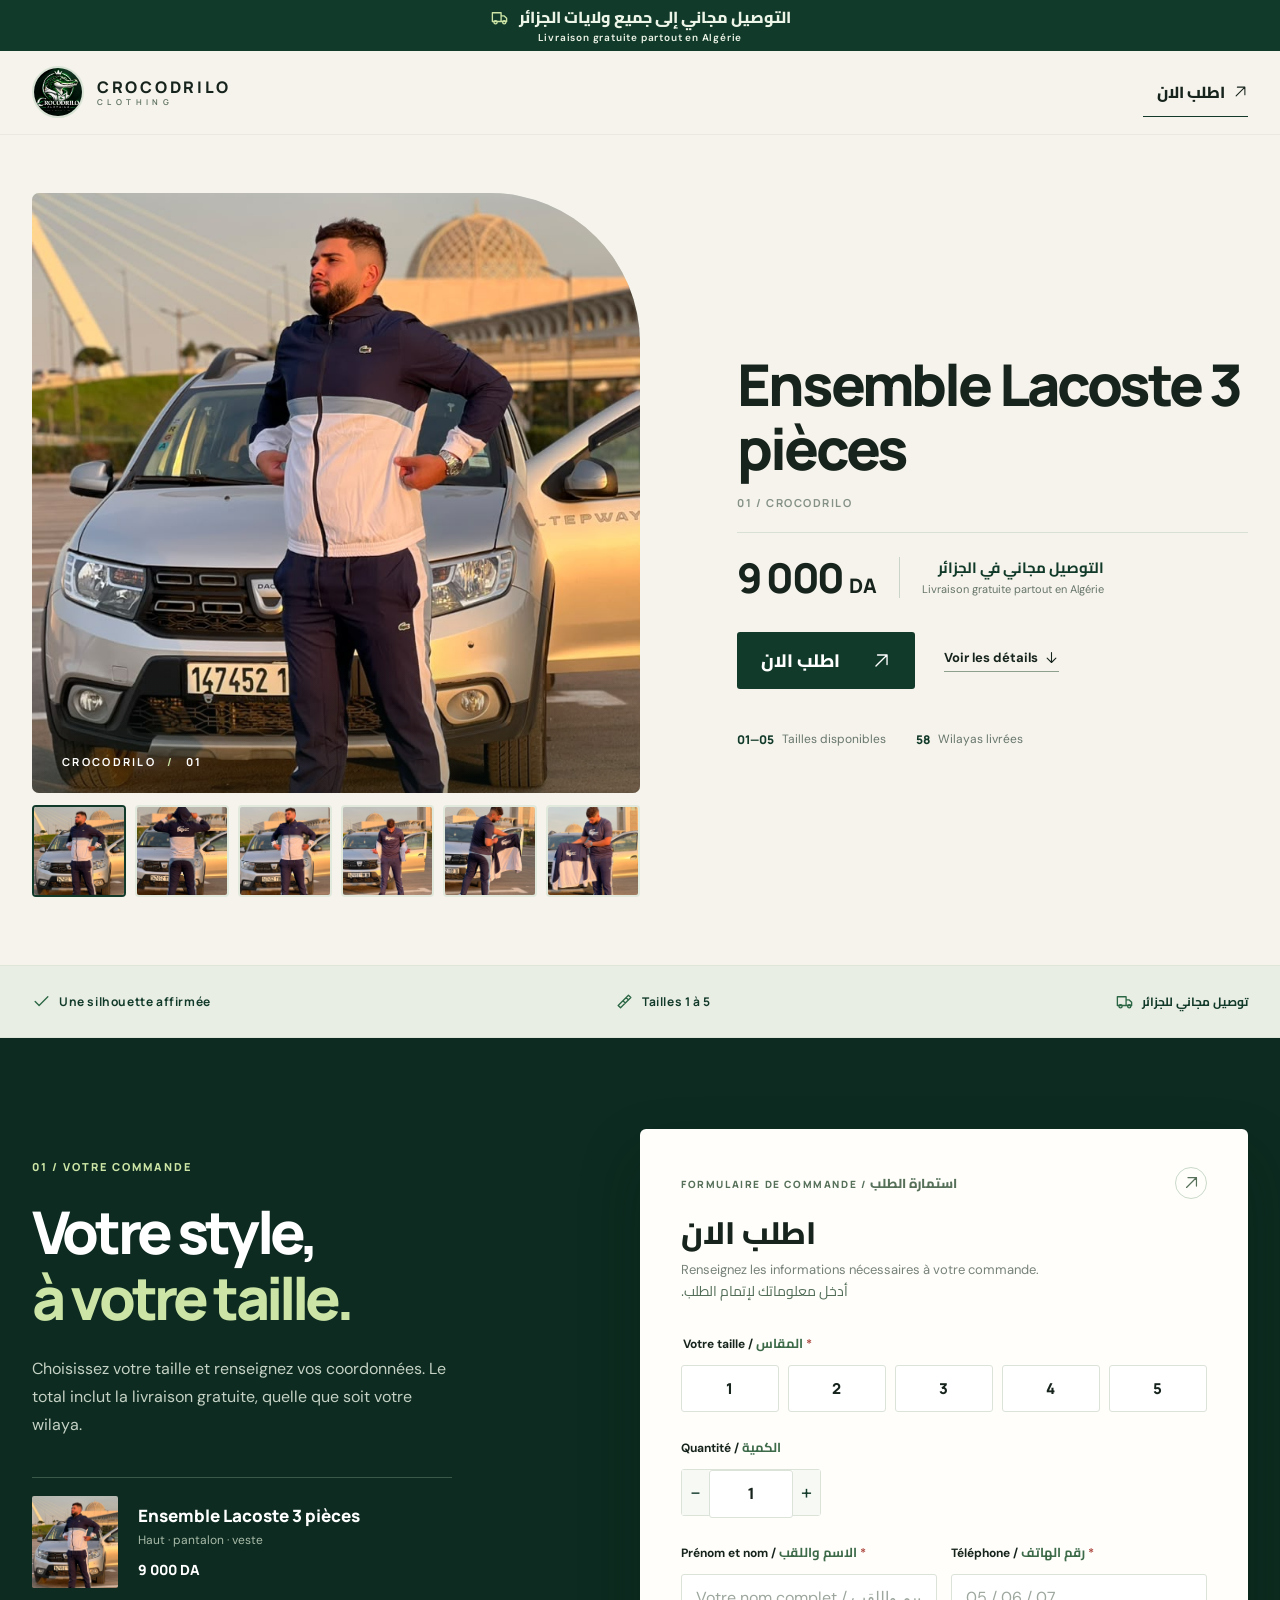
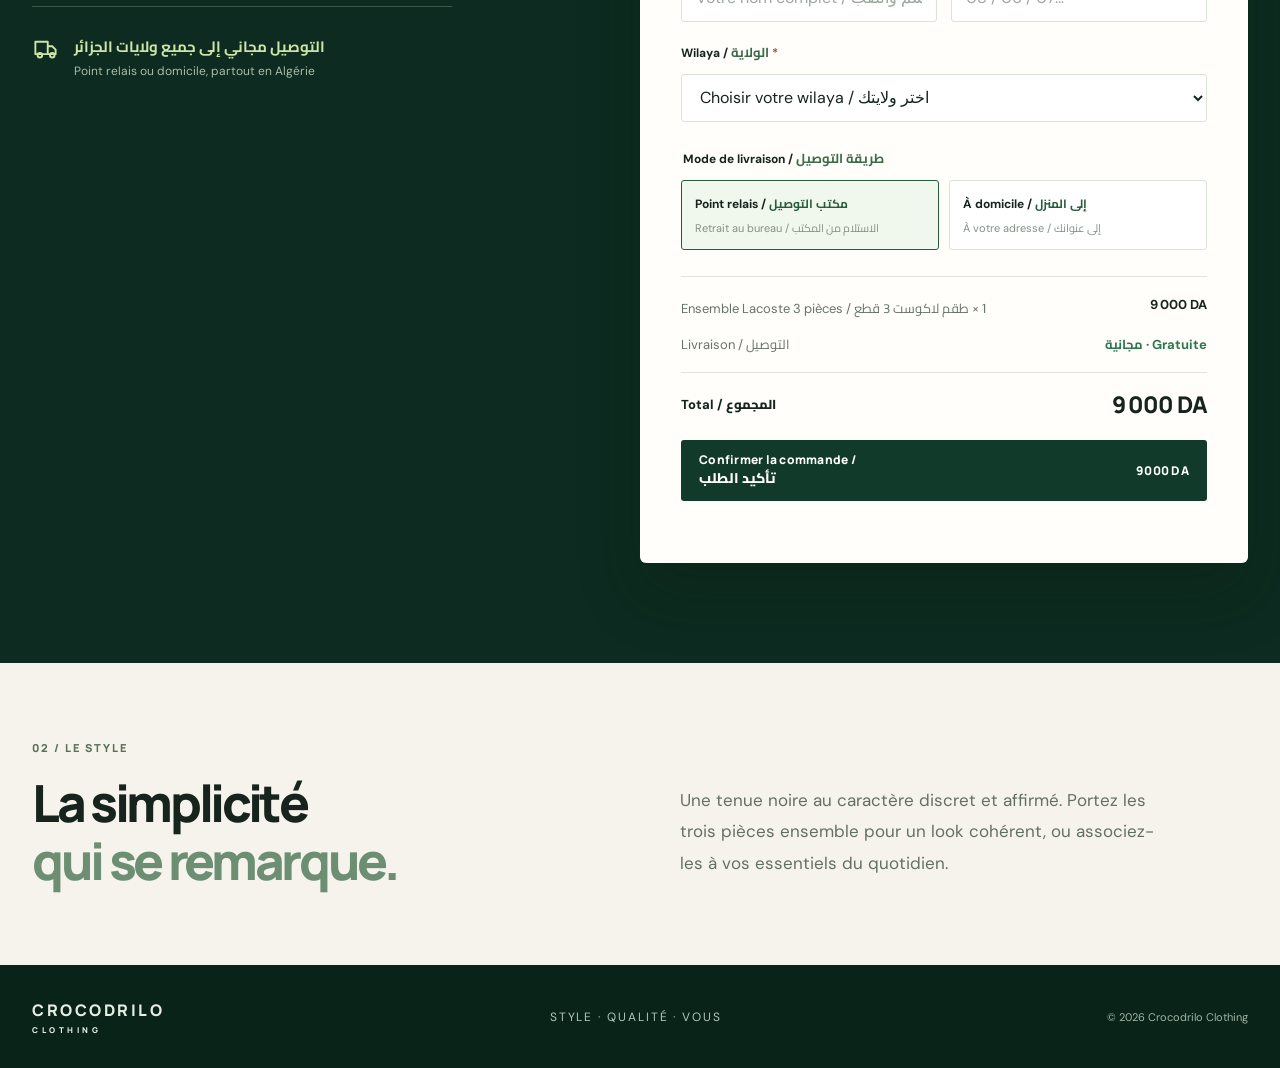
==== commit 6cd923e5: "Replace product gallery and simplify product heading" ====
--- a/index.html
+++ b/index.html
@@ -4,15 +4,15 @@
   <meta charset="utf-8">
   <meta name="viewport" content="width=device-width, initial-scale=1">
   <meta name="theme-color" content="#123a2a">
-  <meta name="description" content="Découvrez l'ensemble Lacoste noir 3 pièces chez Crocodrilo Clothing. Tailles 1 à 5, 9 000 DA et livraison gratuite partout en Algérie.">
-  <title>Ensemble Lacoste noir 3 pièces | Crocodrilo Clothing</title>
+  <meta name="description" content="Découvrez l'ensemble Lacoste 3 pièces chez Crocodrilo Clothing. Tailles 1 à 5, 9 000 DA et livraison gratuite partout en Algérie.">
+  <title>Ensemble Lacoste 3 pièces | Crocodrilo Clothing</title>
   <link rel="icon" href="assets/crocodrilo-logo.png">
   <link rel="preconnect" href="https://fonts.googleapis.com">
   <link rel="preconnect" href="https://fonts.gstatic.com" crossorigin>
   <link href="https://fonts.googleapis.com/css2?family=Cairo:wght@400;600;700;800&family=DM+Sans:wght@400;500;600;700&family=Manrope:wght@400;500;600;700;800&display=swap" rel="stylesheet">
-  <link rel="stylesheet" href="styles.css?v=2">
+  <link rel="stylesheet" href="styles.css?v=4">
   <script src="config.js" defer></script>
-  <script src="script.js?v=2" defer></script>
+  <script src="script.js?v=4" defer></script>
 </head>
 <body>
   <svg class="svg-defs" aria-hidden="true" xmlns="http://www.w3.org/2000/svg">
@@ -38,15 +38,20 @@
     <section class="hero shell" aria-labelledby="hero-title">
       <div class="hero-photo-wrap">
         <div class="photo-frame">
-          <img class="product-photo" src="assets/ensemble-noir.png" alt="Modèle portant l'ensemble Lacoste noir, avec la veste à la main" fetchpriority="high">
+          <img class="product-photo" id="product-photo" src="assets/ensemble-lacoste-face.jpeg" alt="Ensemble Lacoste 3 pièces, vue de face" fetchpriority="high">
           <span class="photo-label">CROCODRILO <span> / </span> 01</span>
+        </div>
+        <div class="product-gallery" aria-label="Photos de l'ensemble Lacoste 3 pièces">
+          <button class="gallery-thumb is-active" type="button" data-image="assets/ensemble-lacoste-face.jpeg" data-alt="Ensemble Lacoste 3 pièces, vue de face" aria-label="Voir la photo de face" aria-pressed="true"><img src="assets/ensemble-lacoste-face.jpeg" alt="" loading="lazy"></button>
+          <button class="gallery-thumb" type="button" data-image="assets/ensemble-lacoste-dos.jpeg" data-alt="Ensemble Lacoste 3 pièces, vue de dos" aria-label="Voir la photo de dos" aria-pressed="false"><img src="assets/ensemble-lacoste-dos.jpeg" alt="" loading="lazy"></button>
+          <button class="gallery-thumb" type="button" data-image="assets/ensemble-lacoste-veste.jpeg" data-alt="Ensemble Lacoste 3 pièces, veste portée" aria-label="Voir la veste portée" aria-pressed="false"><img src="assets/ensemble-lacoste-veste.jpeg" alt="" loading="lazy"></button>
+          <button class="gallery-thumb" type="button" data-image="assets/ensemble-lacoste-tshirt.jpeg" data-alt="Ensemble Lacoste 3 pièces, t-shirt et pantalon" aria-label="Voir le t-shirt et le pantalon" aria-pressed="false"><img src="assets/ensemble-lacoste-tshirt.jpeg" alt="" loading="lazy"></button>
+          <button class="gallery-thumb" type="button" data-image="assets/ensemble-lacoste-profil.jpeg" data-alt="Ensemble Lacoste 3 pièces, profil avec veste" aria-label="Voir le profil avec la veste" aria-pressed="false"><img src="assets/ensemble-lacoste-profil.jpeg" alt="" loading="lazy"></button>
+          <button class="gallery-thumb" type="button" data-image="assets/ensemble-lacoste-trois-pieces.jpeg" data-alt="Ensemble Lacoste 3 pièces, détail des trois pièces" aria-label="Voir le détail des trois pièces" aria-pressed="false"><img src="assets/ensemble-lacoste-trois-pieces.jpeg" alt="" loading="lazy"></button>
         </div>
       </div>
       <div class="hero-copy">
-        <div class="eyebrow"><span></span> NOUVELLE COLLECTION</div>
-        <h1 id="hero-title">L’allure libre.<br><em>Le noir essentiel.</em></h1>
-        <p class="hero-description">Un ensemble Lacoste noir 3 pièces : haut, pantalon et veste. Une silhouette sportive et épurée, facile à porter au quotidien.</p>
-        <div class="product-heading"><span>ENSEMBLE LACOSTE NOIR · 3 PIÈCES</span><span>01 / CROCODRILO</span></div>
+        <div class="product-heading"><h1 id="hero-title">Ensemble Lacoste 3 pièces</h1><span>01 / CROCODRILO</span></div>
         <div class="price-line"><strong>9 000 <small>DA</small></strong><span class="price-divider"></span><span class="shipping-copy"><b lang="ar" dir="rtl">التوصيل مجاني في الجزائر</b><small>Livraison gratuite partout en Algérie</small></span></div>
         <div class="hero-actions"><a class="primary-button" href="#commande"><span lang="ar" dir="rtl">اطلب الان</span> <svg class="icon" aria-hidden="true"><use href="#icon-arrow-up"/></svg></a><a class="text-link" href="#details">Voir les détails <svg class="icon" aria-hidden="true"><use href="#icon-arrow-down"/></svg></a></div>
         <div class="quick-facts"><span><b>01—05</b> Tailles disponibles</span><span><b>58</b> Wilayas livrées</span></div>
@@ -63,7 +68,7 @@
           <span class="section-number light">01 / VOTRE COMMANDE</span>
           <h2 id="order-title">Votre style,<br><em>à votre taille.</em></h2>
           <p>Choisissez votre taille et renseignez vos coordonnées. Le total inclut la livraison gratuite, quelle que soit votre wilaya.</p>
-          <div class="order-mini-product"><img src="assets/ensemble-noir.png" alt="Aperçu de l'ensemble Lacoste noir"><div><strong>Ensemble Lacoste noir 3 pièces</strong><span>Haut · pantalon · veste</span><b>9 000 DA</b></div></div>
+          <div class="order-mini-product"><img src="assets/ensemble-lacoste-face.jpeg" alt="Aperçu de l'ensemble Lacoste 3 pièces"><div><strong>Ensemble Lacoste 3 pièces</strong><span>Haut · pantalon · veste</span><b>9 000 DA</b></div></div>
           <div class="trust-note"><svg class="icon" aria-hidden="true"><use href="#icon-truck"/></svg><p><span lang="ar" dir="rtl">التوصيل مجاني إلى جميع ولايات الجزائر</span><br><small>Point relais ou domicile, partout en Algérie</small></p></div>
         </aside>
         <form class="order-card" id="order-form" novalidate>
@@ -90,7 +95,7 @@
           <fieldset class="delivery-fieldset"><legend>Mode de livraison / <span lang="ar" dir="rtl">طريقة التوصيل</span></legend><div class="delivery-options"><label><input type="radio" name="Livraison" value="Stop Desk" checked><span><b>Point relais / <span lang="ar" dir="rtl">مكتب التوصيل</span></b><small>Retrait au bureau / <span lang="ar" dir="rtl">الاستلام من المكتب</span></small></span></label><label><input type="radio" name="Livraison" value="Domicile"><span><b>À domicile / <span lang="ar" dir="rtl">إلى المنزل</span></b><small>À votre adresse / <span lang="ar" dir="rtl">إلى عنوانك</span></small></span></label></div></fieldset>
           <div class="field address-field" id="address-field" hidden><label for="address">Adresse de livraison / <span lang="ar" dir="rtl">عنوان التوصيل</span> <span class="required">*</span></label><input id="address" name="Adresse" type="text" autocomplete="street-address" placeholder="Commune, rue et numéro / البلدية والشارع"></div>
 
-          <div class="order-summary"><div><span>Ensemble Lacoste noir 3 pièces / <span lang="ar" dir="rtl">طقم لاكوست أسود 3 قطع</span> × <span id="summary-quantity">1</span></span><strong id="subtotal">9 000 DA</strong></div><div><span>Livraison / <span lang="ar" dir="rtl">التوصيل</span></span><strong class="free"><span lang="ar" dir="rtl">مجانية</span> · Gratuite</strong></div><div class="total-row"><span>Total / <span lang="ar" dir="rtl">المجموع</span></span><strong id="total">9 000 DA</strong></div></div>
+          <div class="order-summary"><div><span>Ensemble Lacoste 3 pièces / <span lang="ar" dir="rtl">طقم لاكوست 3 قطع</span> × <span id="summary-quantity">1</span></span><strong id="subtotal">9 000 DA</strong></div><div><span>Livraison / <span lang="ar" dir="rtl">التوصيل</span></span><strong class="free"><span lang="ar" dir="rtl">مجانية</span> · Gratuite</strong></div><div class="total-row"><span>Total / <span lang="ar" dir="rtl">المجموع</span></span><strong id="total">9 000 DA</strong></div></div>
           <button class="submit-button" type="submit"><span>Confirmer la commande / <span lang="ar" dir="rtl">تأكيد الطلب</span></span><span id="button-total">9 000 DA</span></button>
           <p class="form-feedback" id="form-feedback" role="status" aria-live="polite"></p>
         </form>
--- a/styles.css
+++ b/styles.css
@@ -39,3 +39,5 @@
 .submit-button #button-total{white-space:nowrap}
 .thanks-page{min-height:100vh;display:flex;flex-direction:column}.thanks-main{flex:1;display:grid;place-items:center;padding:70px 18px;background:radial-gradient(circle at 50% 0,#e4eee0 0,#f5f3eb 55%)}.thanks-card{width:min(620px,100%);padding:56px 58px 62px;background:var(--paper);text-align:center;border:1px solid #e0e8dc;border-radius:6px;box-shadow:0 24px 60px #123a2a16}.thanks-mark{width:68px;height:68px;margin:0 auto 27px;display:grid;place-items:center;border-radius:50%;background:var(--forest);color:var(--lime)}.thanks-mark .icon{width:35px;height:35px;stroke-width:1.8}.thanks-card .section-number{display:block;margin-bottom:16px}.thanks-card h1{margin:0;font:800 clamp(32px,5vw,50px)/1.12 var(--font-display);letter-spacing:-.06em}.thanks-card h2{margin:15px 0 22px;font:800 27px/1.4 Cairo,Arial,sans-serif;color:#6c8f73}.thanks-copy{margin:8px auto;color:#65736a;font-size:15px;line-height:1.75;max-width:470px}.thanks-copy[lang=ar]{font-family:Cairo,Arial,sans-serif;font-size:15px}.thanks-shipping{display:grid;gap:3px;margin:27px auto 30px;padding:16px;border-top:1px solid #dce7d9;border-bottom:1px solid #dce7d9;color:var(--forest)}.thanks-shipping span{font:800 16px Cairo,Arial,sans-serif}.thanks-shipping small{font-size:11px}.thanks-card .primary-button{display:inline-flex;gap:12px}.thanks-card .primary-button .icon{width:18px;height:18px}
 @media(max-width:700px){.thanks-main{padding:38px 14px}.thanks-card{padding:40px 22px 45px}.thanks-card h1{font-size:35px}.thanks-card h2{font-size:24px}.thanks-copy{font-size:14px}.thanks-shipping span{font-size:14px}}
+.product-gallery{display:grid;grid-template-columns:repeat(6,minmax(0,1fr));gap:9px;margin-top:12px}.gallery-thumb{height:92px;padding:0;border:2px solid transparent;border-radius:4px;background:#e1e9dd;overflow:hidden;transition:border-color .15s,transform .15s}.gallery-thumb img{width:100%;height:100%;object-fit:cover;object-position:center 30%}.gallery-thumb:hover{transform:translateY(-2px)}.gallery-thumb.is-active{border-color:var(--forest)}.gallery-thumb:focus-visible{outline:3px solid #8db4a0;outline-offset:2px}.hero .product-heading{display:block;border-top:0;padding:0 0 22px}.hero .product-heading h1{font:800 clamp(36px,4.5vw,62px)/1.12 var(--font-display);letter-spacing:-.055em;text-transform:none;margin:0 0 14px}.hero .product-heading>span{font:700 11px var(--font-display);letter-spacing:.14em;color:#859187}.hero .price-line{border-top:1px solid #d8dfd5;padding-top:24px}.hero .product-photo{object-position:center 33%}
+@media(max-width:700px){.product-gallery{gap:6px;margin-top:9px}.gallery-thumb{height:64px}.hero .product-heading{padding:0 0 19px}.hero .product-heading h1{font-size:clamp(34px,9vw,48px);margin-bottom:10px}.hero .price-line{padding-top:20px}}
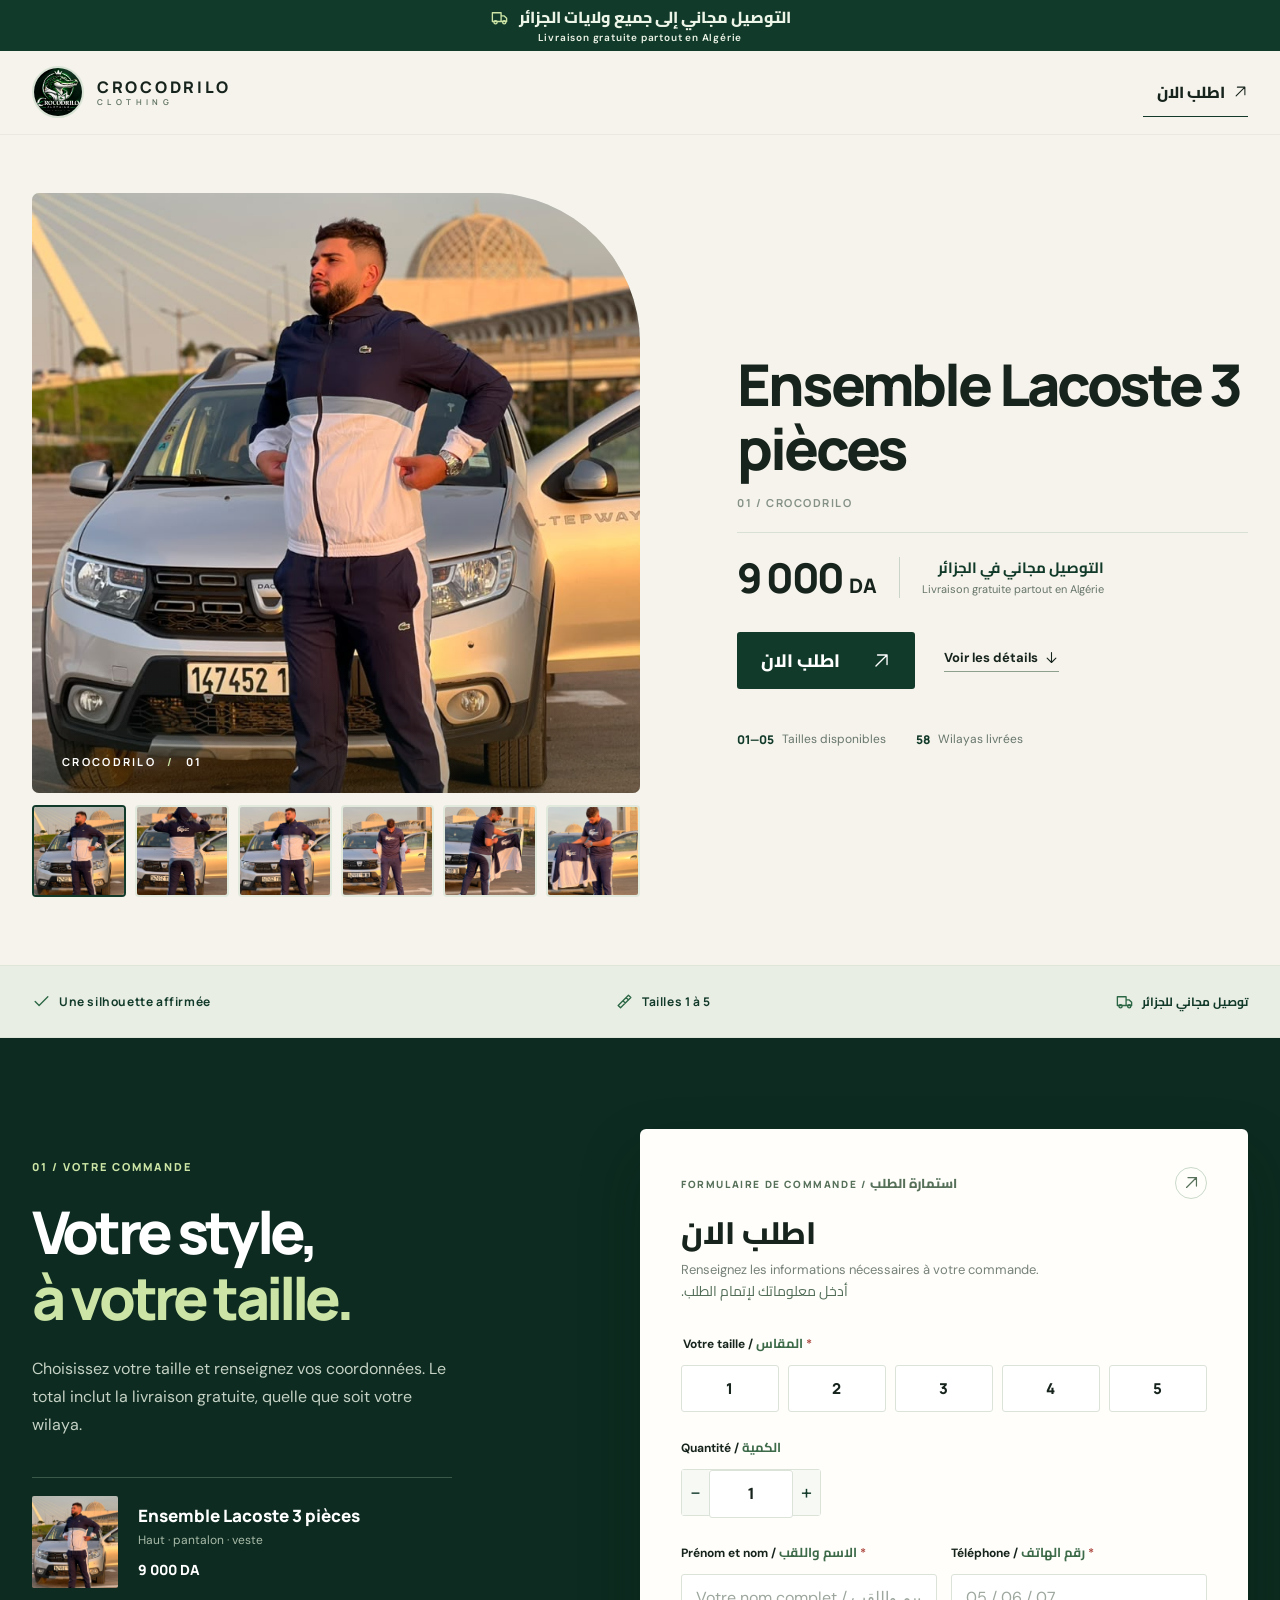
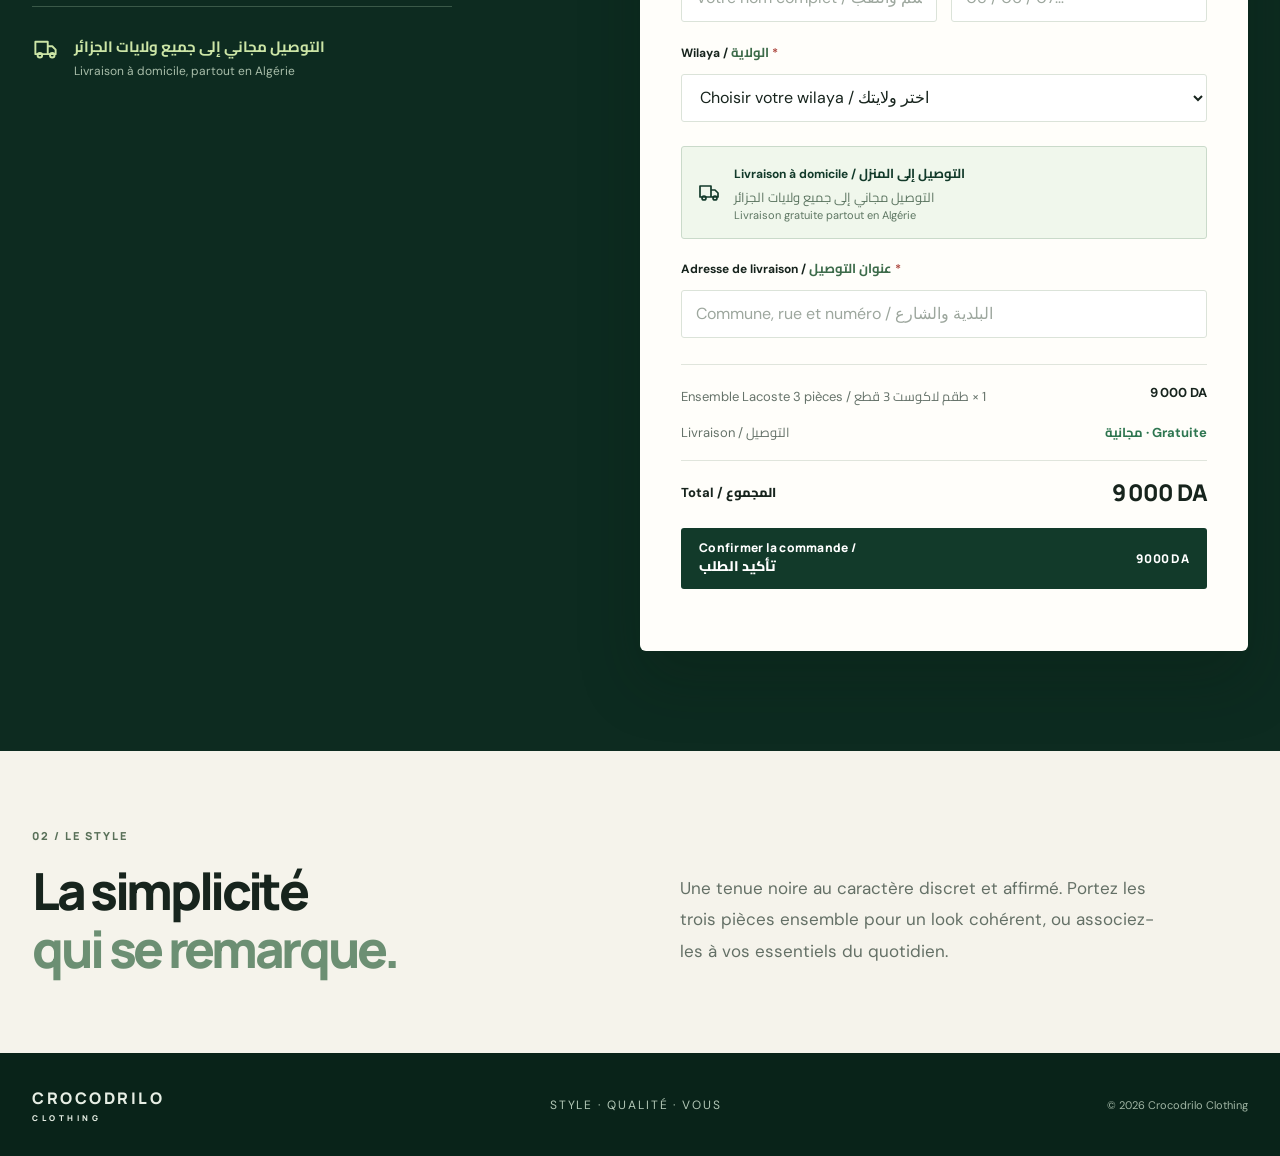
==== commit 35f9ac78: "Configure Web3Forms and home delivery only" ====
--- a/index.html
+++ b/index.html
@@ -69,7 +69,7 @@
           <h2 id="order-title">Votre style,<br><em>à votre taille.</em></h2>
           <p>Choisissez votre taille et renseignez vos coordonnées. Le total inclut la livraison gratuite, quelle que soit votre wilaya.</p>
           <div class="order-mini-product"><img src="assets/ensemble-lacoste-face.jpeg" alt="Aperçu de l'ensemble Lacoste 3 pièces"><div><strong>Ensemble Lacoste 3 pièces</strong><span>Haut · pantalon · veste</span><b>9 000 DA</b></div></div>
-          <div class="trust-note"><svg class="icon" aria-hidden="true"><use href="#icon-truck"/></svg><p><span lang="ar" dir="rtl">التوصيل مجاني إلى جميع ولايات الجزائر</span><br><small>Point relais ou domicile, partout en Algérie</small></p></div>
+            <div class="trust-note"><svg class="icon" aria-hidden="true"><use href="#icon-truck"/></svg><p><span lang="ar" dir="rtl">التوصيل مجاني إلى جميع ولايات الجزائر</span><br><small>Livraison à domicile, partout en Algérie</small></p></div>
         </aside>
         <form class="order-card" id="order-form" novalidate>
           <div class="form-top"><span>FORMULAIRE DE COMMANDE / <span lang="ar" dir="rtl">استمارة الطلب</span></span><span class="form-icon" aria-hidden="true"><svg class="icon"><use href="#icon-arrow-up"/></svg></span></div>
@@ -92,8 +92,9 @@
             <div class="field wide"><label for="wilaya">Wilaya / <span lang="ar" dir="rtl">الولاية</span> <span class="required">*</span></label><select id="wilaya" name="Wilaya" required><option value="">Choisir votre wilaya / اختر ولايتك</option></select></div>
           </div>
 
-          <fieldset class="delivery-fieldset"><legend>Mode de livraison / <span lang="ar" dir="rtl">طريقة التوصيل</span></legend><div class="delivery-options"><label><input type="radio" name="Livraison" value="Stop Desk" checked><span><b>Point relais / <span lang="ar" dir="rtl">مكتب التوصيل</span></b><small>Retrait au bureau / <span lang="ar" dir="rtl">الاستلام من المكتب</span></small></span></label><label><input type="radio" name="Livraison" value="Domicile"><span><b>À domicile / <span lang="ar" dir="rtl">إلى المنزل</span></b><small>À votre adresse / <span lang="ar" dir="rtl">إلى عنوانك</span></small></span></label></div></fieldset>
-          <div class="field address-field" id="address-field" hidden><label for="address">Adresse de livraison / <span lang="ar" dir="rtl">عنوان التوصيل</span> <span class="required">*</span></label><input id="address" name="Adresse" type="text" autocomplete="street-address" placeholder="Commune, rue et numéro / البلدية والشارع"></div>
+          <div class="delivery-home-note"><svg class="icon" aria-hidden="true"><use href="#icon-truck"/></svg><div><b>Livraison à domicile / <span lang="ar" dir="rtl">التوصيل إلى المنزل</span></b><small><span lang="ar" dir="rtl">التوصيل مجاني إلى جميع ولايات الجزائر</span><br>Livraison gratuite partout en Algérie</small></div></div>
+          <input type="hidden" name="Livraison" value="Domicile">
+          <div class="field address-field" id="address-field"><label for="address">Adresse de livraison / <span lang="ar" dir="rtl">عنوان التوصيل</span> <span class="required">*</span></label><input id="address" name="Adresse" type="text" autocomplete="street-address" placeholder="Commune, rue et numéro / البلدية والشارع" required></div>
 
           <div class="order-summary"><div><span>Ensemble Lacoste 3 pièces / <span lang="ar" dir="rtl">طقم لاكوست 3 قطع</span> × <span id="summary-quantity">1</span></span><strong id="subtotal">9 000 DA</strong></div><div><span>Livraison / <span lang="ar" dir="rtl">التوصيل</span></span><strong class="free"><span lang="ar" dir="rtl">مجانية</span> · Gratuite</strong></div><div class="total-row"><span>Total / <span lang="ar" dir="rtl">المجموع</span></span><strong id="total">9 000 DA</strong></div></div>
           <button class="submit-button" type="submit"><span>Confirmer la commande / <span lang="ar" dir="rtl">تأكيد الطلب</span></span><span id="button-total">9 000 DA</span></button>
--- a/styles.css
+++ b/styles.css
@@ -41,3 +41,4 @@
 @media(max-width:700px){.thanks-main{padding:38px 14px}.thanks-card{padding:40px 22px 45px}.thanks-card h1{font-size:35px}.thanks-card h2{font-size:24px}.thanks-copy{font-size:14px}.thanks-shipping span{font-size:14px}}
 .product-gallery{display:grid;grid-template-columns:repeat(6,minmax(0,1fr));gap:9px;margin-top:12px}.gallery-thumb{height:92px;padding:0;border:2px solid transparent;border-radius:4px;background:#e1e9dd;overflow:hidden;transition:border-color .15s,transform .15s}.gallery-thumb img{width:100%;height:100%;object-fit:cover;object-position:center 30%}.gallery-thumb:hover{transform:translateY(-2px)}.gallery-thumb.is-active{border-color:var(--forest)}.gallery-thumb:focus-visible{outline:3px solid #8db4a0;outline-offset:2px}.hero .product-heading{display:block;border-top:0;padding:0 0 22px}.hero .product-heading h1{font:800 clamp(36px,4.5vw,62px)/1.12 var(--font-display);letter-spacing:-.055em;text-transform:none;margin:0 0 14px}.hero .product-heading>span{font:700 11px var(--font-display);letter-spacing:.14em;color:#859187}.hero .price-line{border-top:1px solid #d8dfd5;padding-top:24px}.hero .product-photo{object-position:center 33%}
 @media(max-width:700px){.product-gallery{gap:6px;margin-top:9px}.gallery-thumb{height:64px}.hero .product-heading{padding:0 0 19px}.hero .product-heading h1{font-size:clamp(34px,9vw,48px);margin-bottom:10px}.hero .price-line{padding-top:20px}}
+.delivery-home-note{display:flex;align-items:center;gap:13px;margin-top:24px;padding:14px 15px;border:1px solid #cadaca;border-radius:3px;background:#f0f7ec;color:var(--forest)}.delivery-home-note .icon{width:24px;height:24px}.delivery-home-note div{display:grid;gap:3px}.delivery-home-note b{font-size:12px}.delivery-home-note small{font-size:11px;color:#5d7662;line-height:1.5}.delivery-home-note [lang=ar]{font-size:13px}.address-field{margin-top:17px}
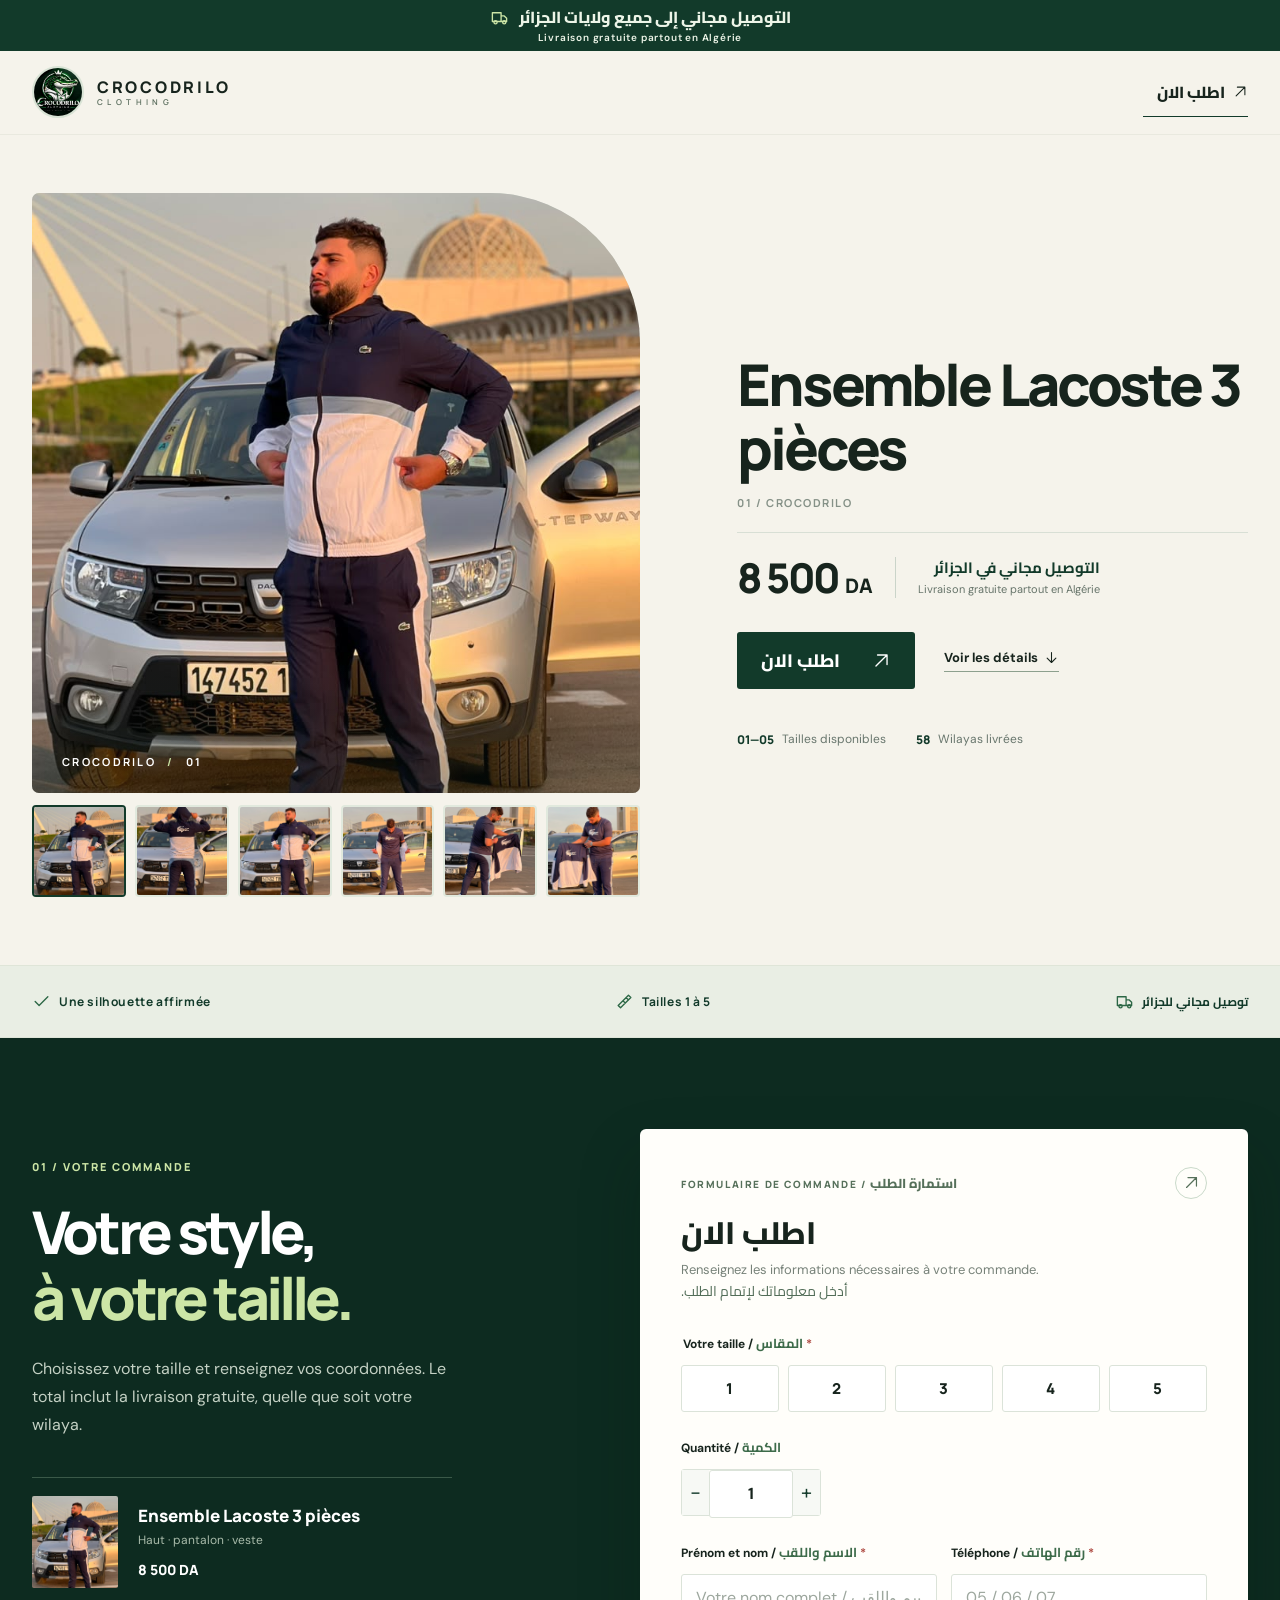
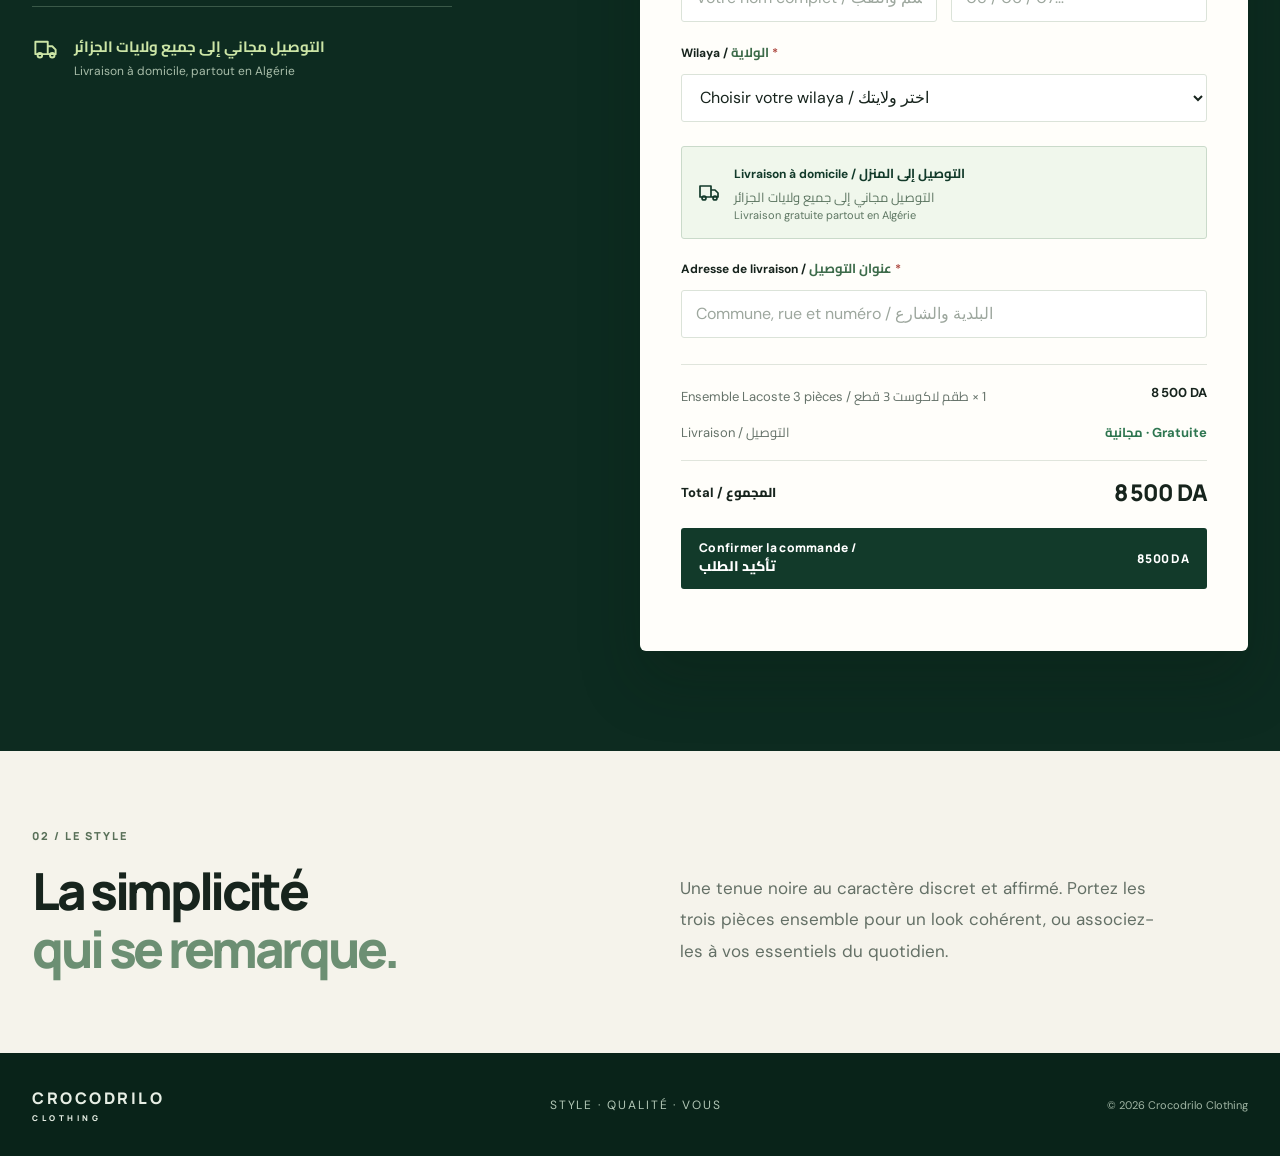
==== commit 6daead0e: "Set product price to 8500 DA" ====
--- a/index.html
+++ b/index.html
@@ -4,7 +4,7 @@
   <meta charset="utf-8">
   <meta name="viewport" content="width=device-width, initial-scale=1">
   <meta name="theme-color" content="#123a2a">
-  <meta name="description" content="Découvrez l'ensemble Lacoste 3 pièces chez Crocodrilo Clothing. Tailles 1 à 5, 9 000 DA et livraison gratuite partout en Algérie.">
+  <meta name="description" content="Découvrez l'ensemble Lacoste 3 pièces chez Crocodrilo Clothing. Tailles 1 à 5, 8 500 DA et livraison gratuite partout en Algérie.">
   <title>Ensemble Lacoste 3 pièces | Crocodrilo Clothing</title>
   <link rel="icon" href="assets/crocodrilo-logo.png">
   <link rel="preconnect" href="https://fonts.googleapis.com">
@@ -12,9 +12,26 @@
   <link href="https://fonts.googleapis.com/css2?family=Cairo:wght@400;600;700;800&family=DM+Sans:wght@400;500;600;700&family=Manrope:wght@400;500;600;700;800&display=swap" rel="stylesheet">
   <link rel="stylesheet" href="styles.css?v=4">
   <script src="config.js" defer></script>
-  <script src="script.js?v=4" defer></script>
+  <script src="script.js?v=5" defer></script>
+  <!-- Meta Pixel Code -->
+  <script>
+  !function(f,b,e,v,n,t,s)
+  {if(f.fbq)return;n=f.fbq=function(){n.callMethod?
+  n.callMethod.apply(n,arguments):n.queue.push(arguments)};
+  if(!f._fbq)f._fbq=n;n.push=n;n.loaded=!0;n.version='2.0';
+  n.queue=[];t=b.createElement(e);t.async=!0;
+  t.src=v;s=b.getElementsByTagName(e)[0];
+  s.parentNode.insertBefore(t,s)}(window, document,'script',
+  'https://connect.facebook.net/en_US/fbevents.js');
+  fbq('init', '1466200148709266');
+  fbq('track', 'PageView');
+  </script>
+  <!-- End Meta Pixel Code -->
 </head>
 <body>
+  <noscript><img height="1" width="1" style="display:none" alt=""
+  src="https://www.facebook.com/tr?id=1466200148709266&amp;ev=PageView&amp;noscript=1"
+  /></noscript>
   <svg class="svg-defs" aria-hidden="true" xmlns="http://www.w3.org/2000/svg">
     <symbol id="icon-arrow-up" viewBox="0 0 24 24"><path d="M5 19 19 5M7 5h12v12"/></symbol>
     <symbol id="icon-arrow-down" viewBox="0 0 24 24"><path d="M12 4v16m-7-7 7 7 7-7"/></symbol>
@@ -52,7 +69,7 @@
       </div>
       <div class="hero-copy">
         <div class="product-heading"><h1 id="hero-title">Ensemble Lacoste 3 pièces</h1><span>01 / CROCODRILO</span></div>
-        <div class="price-line"><strong>9 000 <small>DA</small></strong><span class="price-divider"></span><span class="shipping-copy"><b lang="ar" dir="rtl">التوصيل مجاني في الجزائر</b><small>Livraison gratuite partout en Algérie</small></span></div>
+        <div class="price-line"><strong>8 500 <small>DA</small></strong><span class="price-divider"></span><span class="shipping-copy"><b lang="ar" dir="rtl">التوصيل مجاني في الجزائر</b><small>Livraison gratuite partout en Algérie</small></span></div>
         <div class="hero-actions"><a class="primary-button" href="#commande"><span lang="ar" dir="rtl">اطلب الان</span> <svg class="icon" aria-hidden="true"><use href="#icon-arrow-up"/></svg></a><a class="text-link" href="#details">Voir les détails <svg class="icon" aria-hidden="true"><use href="#icon-arrow-down"/></svg></a></div>
         <div class="quick-facts"><span><b>01—05</b> Tailles disponibles</span><span><b>58</b> Wilayas livrées</span></div>
       </div>
@@ -68,7 +85,7 @@
           <span class="section-number light">01 / VOTRE COMMANDE</span>
           <h2 id="order-title">Votre style,<br><em>à votre taille.</em></h2>
           <p>Choisissez votre taille et renseignez vos coordonnées. Le total inclut la livraison gratuite, quelle que soit votre wilaya.</p>
-          <div class="order-mini-product"><img src="assets/ensemble-lacoste-face.jpeg" alt="Aperçu de l'ensemble Lacoste 3 pièces"><div><strong>Ensemble Lacoste 3 pièces</strong><span>Haut · pantalon · veste</span><b>9 000 DA</b></div></div>
+          <div class="order-mini-product"><img src="assets/ensemble-lacoste-face.jpeg" alt="Aperçu de l'ensemble Lacoste 3 pièces"><div><strong>Ensemble Lacoste 3 pièces</strong><span>Haut · pantalon · veste</span><b>8 500 DA</b></div></div>
             <div class="trust-note"><svg class="icon" aria-hidden="true"><use href="#icon-truck"/></svg><p><span lang="ar" dir="rtl">التوصيل مجاني إلى جميع ولايات الجزائر</span><br><small>Livraison à domicile, partout en Algérie</small></p></div>
         </aside>
         <form class="order-card" id="order-form" novalidate>
@@ -96,8 +113,8 @@
           <input type="hidden" name="Livraison" value="Domicile">
           <div class="field address-field" id="address-field"><label for="address">Adresse de livraison / <span lang="ar" dir="rtl">عنوان التوصيل</span> <span class="required">*</span></label><input id="address" name="Adresse" type="text" autocomplete="street-address" placeholder="Commune, rue et numéro / البلدية والشارع" required></div>
 
-          <div class="order-summary"><div><span>Ensemble Lacoste 3 pièces / <span lang="ar" dir="rtl">طقم لاكوست 3 قطع</span> × <span id="summary-quantity">1</span></span><strong id="subtotal">9 000 DA</strong></div><div><span>Livraison / <span lang="ar" dir="rtl">التوصيل</span></span><strong class="free"><span lang="ar" dir="rtl">مجانية</span> · Gratuite</strong></div><div class="total-row"><span>Total / <span lang="ar" dir="rtl">المجموع</span></span><strong id="total">9 000 DA</strong></div></div>
-          <button class="submit-button" type="submit"><span>Confirmer la commande / <span lang="ar" dir="rtl">تأكيد الطلب</span></span><span id="button-total">9 000 DA</span></button>
+          <div class="order-summary"><div><span>Ensemble Lacoste 3 pièces / <span lang="ar" dir="rtl">طقم لاكوست 3 قطع</span> × <span id="summary-quantity">1</span></span><strong id="subtotal">8 500 DA</strong></div><div><span>Livraison / <span lang="ar" dir="rtl">التوصيل</span></span><strong class="free"><span lang="ar" dir="rtl">مجانية</span> · Gratuite</strong></div><div class="total-row"><span>Total / <span lang="ar" dir="rtl">المجموع</span></span><strong id="total">8 500 DA</strong></div></div>
+          <button class="submit-button" type="submit"><span>Confirmer la commande / <span lang="ar" dir="rtl">تأكيد الطلب</span></span><span id="button-total">8 500 DA</span></button>
           <p class="form-feedback" id="form-feedback" role="status" aria-live="polite"></p>
         </form>
       </div>
